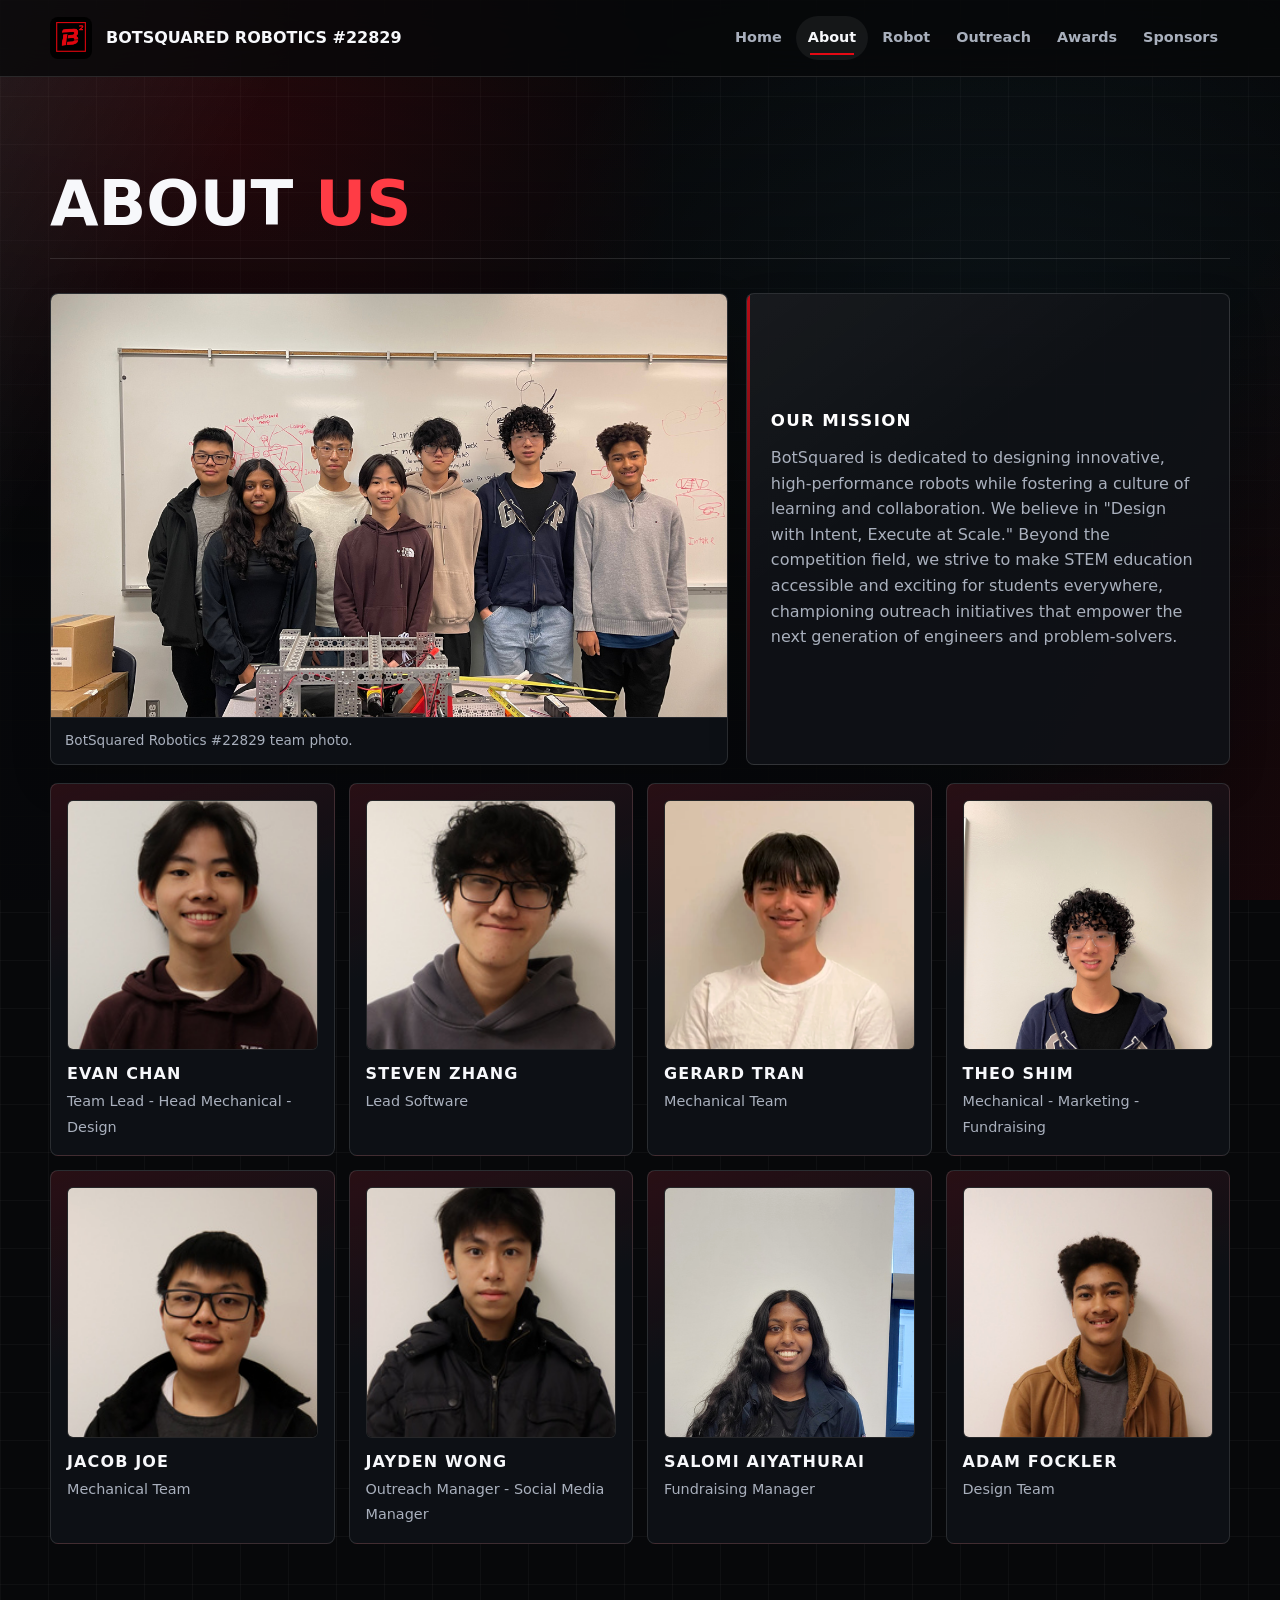
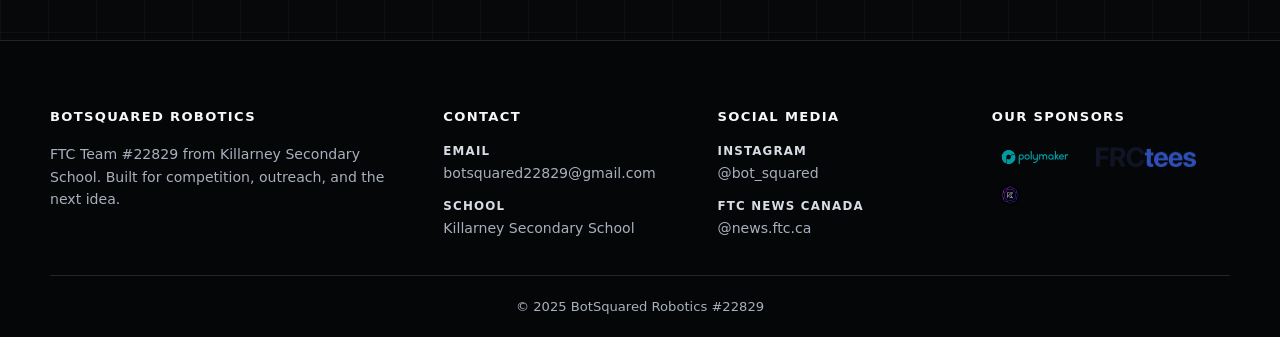
==== about.html @ c1d9e99d "Restructure site into multi-page layout with new content and assets - Convert single-page scroll sit" ====
<!DOCTYPE html>
<html lang="en">
<head>
  <meta charset="UTF-8" />
  <meta name="viewport" content="width=device-width, initial-scale=1.0" />
  <meta
    name="description"
    content="Learn about BotSquared Robotics #22829 — our team, culture, achievements, and the students behind the robot."
  />
  <title>About Us — BotSquared Robotics #22829</title>
  <link rel="icon" type="image/png" href="assets/favicon.png" />
  <link rel="stylesheet" href="style.css" />
  <script src="script.js" defer></script>
</head>
<body>
  <header class="site-header">
    <nav class="nav" aria-label="Primary navigation">
      <a class="brand" href="index.html" aria-label="BotSquared Robotics home">
        <span class="brand-mark plain">
          <img src="assets/botsquared-logo.png" alt="" />
        </span>
        <span class="brand-name">BotSquared Robotics #22829</span>
      </a>

      <div class="nav-links">
        <a href="index.html">Home</a>
        <a href="about.html">About</a>
        <a href="robot.html">Robot</a>
        <a href="outreach.html">Outreach</a>
        <a href="awards.html">Awards</a>
        <a href="sponsorship.html">Sponsors</a>
      </div>
    </nav>
  </header>

  <main>
    <section class="section">
      <div class="section-heading">
        <h2>About <span>Us</span></h2>
      </div>

      <div class="feature-split spaced-block">
        <figure class="media-frame reveal">
          <img src="assets/team-photo.jpg" alt="BotSquared Robotics team with their robot" />
          <figcaption>BotSquared Robotics #22829 team photo.</figcaption>
        </figure>

        <article class="card feature-copy reveal">
          <h3>Our Mission</h3>
          <p>
            BotSquared is dedicated to designing innovative, high-performance robots while 
            fostering a culture of learning and collaboration. We believe in "Design with Intent, 
            Execute at Scale." Beyond the competition field, we strive to make STEM education 
            accessible and exciting for students everywhere, championing outreach initiatives 
            that empower the next generation of engineers and problem-solvers.
          </p>
        </article>
      </div>

      <div class="team-grid" aria-label="Team members">
        <article class="member-card reveal">
          <img class="member-photo" src="assets/team-evan-chan.jpg" alt="Evan Chan" />
          <div>
            <strong>Evan Chan</strong>
            <span>Team Lead - Head Mechanical - Design</span>
          </div>
        </article>
        <article class="member-card reveal">
          <img class="member-photo" src="assets/team-steven-zhang.jpg" alt="Steven Zhang" />
          <div>
            <strong>Steven Zhang</strong>
            <span>Lead Software</span>
          </div>
        </article>
        <article class="member-card reveal">
          <img class="member-photo" src="assets/team-gerard-tran.png" alt="Gerard Tran" />
          <div>
            <strong>Gerard Tran</strong>
            <span>Mechanical Team</span>
          </div>
        </article>
        <article class="member-card reveal">
          <img class="member-photo" src="assets/team-theo-shim.jpg" alt="Theo Shim" />
          <div>
            <strong>Theo Shim</strong>
            <span>Mechanical - Marketing - Fundraising</span>
          </div>
        </article>
        <article class="member-card reveal">
          <img class="member-photo" src="assets/team-jacob-joe.jpg" alt="Jacob Joe" />
          <div>
            <strong>Jacob Joe</strong>
            <span>Mechanical Team</span>
          </div>
        </article>
        <article class="member-card reveal">
          <img class="member-photo" src="assets/team-jayden-wong.jpg" alt="Jayden Wong" />
          <div>
            <strong>Jayden Wong</strong>
            <span>Outreach Manager - Social Media Manager</span>
          </div>
        </article>
        <article class="member-card reveal">
          <img class="member-photo" src="assets/team-salomi-aiyathurai.jpg" alt="Salomi Aiyathurai" />
          <div>
            <strong>Salomi Aiyathurai</strong>
            <span>Fundraising Manager</span>
          </div>
        </article>
        <article class="member-card reveal">
          <img class="member-photo" src="assets/team-adam-fockler.jpg" alt="Adam Fockler" />
          <div>
            <strong>Adam Fockler</strong>
            <span>Design Team</span>
          </div>
        </article>
      </div>
    </section>

  </main>

  <footer class="site-footer">
    <div class="footer-grid">
      <div class="footer-col">
        <h4>BotSquared Robotics</h4>
        <p>FTC Team #22829 from Killarney Secondary School. Built for competition, outreach, and the next idea.</p>
      </div>
      <div class="footer-col">
        <h4>Contact</h4>
        <ul>
          <li>
            <strong>Email</strong>
            botsquared22829@gmail.com
          </li>
          <li>
            <strong>School</strong>
            Killarney Secondary School
          </li>
        </ul>
      </div>
      <div class="footer-col">
        <h4>Social Media</h4>
        <ul>
          <li>
            <strong>Instagram</strong>
            @bot_squared
          </li>
          <li>
            <strong>FTC News Canada</strong>
            @news.ftc.ca
          </li>
        </ul>
      </div>
      <div class="footer-col">
        <h4>Our Sponsors</h4>
        <div class="footer-sponsors">
          <img class="footer-sponsor-img" src="assets/sponsor-polymaker.png" alt="Polymaker" />
          <img class="footer-sponsor-img" src="assets/sponsor-frctees.png" alt="FRC Tees" />
          <img class="footer-sponsor-img" src="assets/sponsor-knotbot.png" alt="KnotBot" />
        </div>
      </div>
    </div>
    <div class="footer-bottom">
      <span>&copy; 2025 BotSquared Robotics #22829</span>
    </div>
  </footer>
</body>
</html>
---- style.css ----
:root {
  --bg: #07080a;
  --bg-soft: #0b0d10;
  --panel: rgba(16, 18, 23, 0.9);
  --panel-solid: #11141a;
  --panel-2: #171b22;
  --text: #f7f8fb;
  --muted: #a9b0bd;
  --soft: #d8dce5;
  --red: #e50914;
  --red-2: #ff3c45;
  --cyan: #57d7ff;
  --amber: #ffcb66;
  --line: rgba(255, 255, 255, 0.12);
  --line-strong: rgba(255, 255, 255, 0.2);
  --shadow: 0 28px 90px rgba(0, 0, 0, 0.42);
  --red-shadow: 0 28px 80px rgba(229, 9, 20, 0.18);
  --radius: 8px;
}

* {
  box-sizing: border-box;
}

html {
  scroll-behavior: smooth;
}

body {
  margin: 0;
  color: var(--text);
  font-family: Inter, ui-sans-serif, system-ui, -apple-system, BlinkMacSystemFont, "Segoe UI", sans-serif;
  line-height: 1.6;
  background:
    radial-gradient(circle at 18% 8%, rgba(229, 9, 20, 0.16), transparent 28rem),
    radial-gradient(circle at 78% 18%, rgba(87, 215, 255, 0.08), transparent 30rem),
    linear-gradient(rgba(255, 255, 255, 0.032) 1px, transparent 1px),
    linear-gradient(90deg, rgba(255, 255, 255, 0.032) 1px, transparent 1px),
    var(--bg);
  background-size: auto, auto, 48px 48px, 48px 48px, auto;
  overflow-x: hidden;
}

body::before {
  position: fixed;
  inset: 0;
  z-index: -1;
  pointer-events: none;
  content: "";
  background:
    linear-gradient(120deg, rgba(255, 255, 255, 0.08), transparent 18%, transparent 78%, rgba(229, 9, 20, 0.08)),
    linear-gradient(to bottom, transparent, rgba(7, 8, 10, 0.9) 72%);
}

a {
  color: inherit;
  text-decoration: none;
}

img {
  max-width: 100%;
}

h1,
h2,
h3,
p {
  margin-top: 0;
}

.site-header {
  position: sticky;
  top: 0;
  z-index: 20;
  border-bottom: 1px solid var(--line);
  background: rgba(7, 8, 10, 0.78);
  backdrop-filter: blur(18px);
}

.nav {
  width: min(1180px, calc(100% - 32px));
  min-height: 76px;
  margin: 0 auto;
  display: flex;
  align-items: center;
  justify-content: space-between;
  gap: 28px;
}

.brand {
  display: flex;
  align-items: center;
  gap: 14px;
  flex: 0 0 auto;
  font-weight: 850;
  line-height: 1.05;
  text-transform: uppercase;
}

.brand-mark {
  position: relative;
  flex: 0 0 42px;
  width: 42px;
  height: 42px;
  display: grid;
  place-items: center;
  border: 1px solid rgba(229, 9, 20, 0.7);
  border-radius: 8px;
  background: #050608;
  box-shadow: 0 0 34px rgba(229, 9, 20, 0.28);
  overflow: hidden;
}

.brand-mark::after {
  position: absolute;
  inset: -45%;
  content: "";
  background: linear-gradient(110deg, transparent 35%, rgba(255, 255, 255, 0.28), transparent 64%);
  transform: translateX(-72%);
  animation: brandSweep 5s ease-in-out infinite;
}

.brand-mark img {
  width: 100%;
  height: 100%;
  display: block;
  object-fit: contain;
}

.brand-mark.plain {
  border: none;
  background: transparent;
  box-shadow: none;
}

.brand-mark.plain::after {
  display: none;
}

.brand-name {
  display: block;
  max-width: 330px;
  letter-spacing: 0;
  white-space: nowrap;
}

.nav-links {
  display: flex;
  align-items: center;
  justify-content: flex-end;
  flex: 1 1 auto;
  gap: 2px;
  flex-wrap: wrap;
}

.nav-links a {
  position: relative;
  padding: 10px 12px;
  border-radius: 999px;
  color: var(--muted);
  font-size: 0.9rem;
  font-weight: 700;
  transition: color 180ms ease, background 180ms ease;
}

.nav-links a::after {
  position: absolute;
  left: 14px;
  right: 14px;
  bottom: 5px;
  height: 2px;
  content: "";
  background: var(--red);
  transform: scaleX(0);
  transform-origin: left;
  transition: transform 180ms ease;
}

.nav-links a:hover,
.nav-links a:focus-visible,
.nav-links a.is-active {
  color: var(--text);
  background: rgba(255, 255, 255, 0.06);
  outline: none;
}

.nav-links a:hover::after,
.nav-links a:focus-visible::after,
.nav-links a.is-active::after {
  transform: scaleX(1);
}

.section {
  width: min(1180px, calc(100% - 32px));
  margin: 0 auto;
  padding: 96px 0;
  scroll-margin-top: 92px;
}

.hero {
  position: relative;
  min-height: calc(100vh - 76px);
  display: grid;
  grid-template-columns: minmax(0, 1.02fr) minmax(330px, 0.98fr);
  align-items: center;
  gap: 58px;
  padding-top: 52px;
  padding-bottom: 72px;
}

.hero::after {
  position: absolute;
  left: 0;
  right: 0;
  bottom: 0;
  height: 1px;
  content: "";
  background: linear-gradient(90deg, transparent, rgba(255, 255, 255, 0.28), transparent);
}

.hero-content {
  animation: introRise 700ms ease both;
}

.eyebrow {
  width: fit-content;
  margin: 0 0 18px;
  padding: 7px 10px;
  border: 1px solid rgba(229, 9, 20, 0.48);
  border-radius: 999px;
  color: #ff6870;
  background: rgba(229, 9, 20, 0.09);
  font-size: 0.76rem;
  font-weight: 850;
  letter-spacing: 0.16em;
  text-transform: uppercase;
}

h1 {
  max-width: 680px;
  margin-bottom: 22px;
  font-size: clamp(2.7rem, 6.2vw, 5.8rem);
  font-weight: 900;
  line-height: 0.88;
  letter-spacing: 0;
  text-transform: uppercase;
}

h1 span,
h2 span {
  color: var(--red-2);
}

.hero-copy {
  max-width: 670px;
  margin-bottom: 0;
  color: var(--soft);
  font-size: clamp(1rem, 1.55vw, 1.2rem);
}

.hero-actions {
  display: flex;
  align-items: center;
  flex-wrap: wrap;
  gap: 14px;
  margin-top: 34px;
}

.button {
  min-height: 48px;
  display: inline-flex;
  align-items: center;
  justify-content: center;
  gap: 10px;
  padding: 0 20px;
  border: 1px solid rgba(255, 255, 255, 0.08);
  border-radius: 8px;
  background: linear-gradient(135deg, var(--red), #ff3540);
  box-shadow: 0 16px 34px rgba(229, 9, 20, 0.2);
  color: #fff;
  font-size: 0.82rem;
  font-weight: 850;
  letter-spacing: 0.08em;
  text-transform: uppercase;
  transition: transform 180ms ease, box-shadow 180ms ease, border-color 180ms ease, background 180ms ease;
}

.button:hover,
.button:focus-visible {
  transform: translateY(-2px);
  border-color: rgba(255, 255, 255, 0.24);
  box-shadow: 0 22px 46px rgba(229, 9, 20, 0.28);
  outline: none;
}

.button.secondary {
  background: rgba(255, 255, 255, 0.04);
  box-shadow: none;
  color: var(--text);
}

.button.secondary:hover,
.button.secondary:focus-visible {
  border-color: rgba(229, 9, 20, 0.58);
  background: rgba(229, 9, 20, 0.1);
}

.hero-metrics {
  display: flex;
  flex-wrap: wrap;
  gap: 10px;
  margin-top: 26px;
}

.hero-metrics span {
  display: inline-flex;
  align-items: baseline;
  gap: 8px;
  padding: 8px 10px;
  border: 1px solid var(--line);
  border-radius: 8px;
  background: rgba(255, 255, 255, 0.045);
  color: var(--muted);
  font-size: 0.86rem;
}

.hero-metrics strong {
  color: var(--text);
  font-size: 1.05rem;
}

.robot-visual {
  position: relative;
  min-height: 560px;
  border: 1px solid var(--line-strong);
  border-radius: 8px;
  background:
    linear-gradient(135deg, rgba(229, 9, 20, 0.12), transparent 36%),
    linear-gradient(160deg, transparent, rgba(87, 215, 255, 0.08)),
    #080a0d;
  box-shadow: var(--shadow), var(--red-shadow);
  overflow: hidden;
  isolation: isolate;
  animation: introRise 800ms 120ms ease both;
}

.robot-visual::before {
  position: absolute;
  inset: 18px;
  z-index: 0;
  content: "";
  border: 1px solid rgba(255, 255, 255, 0.08);
  background:
    linear-gradient(rgba(255, 255, 255, 0.04) 1px, transparent 1px),
    linear-gradient(90deg, rgba(255, 255, 255, 0.04) 1px, transparent 1px);
  background-size: 32px 32px;
  opacity: 0.55;
}

.hero-robot {
  position: absolute;
  left: 51%;
  bottom: 86px;
  z-index: 1;
  width: min(62%, 330px);
  max-height: 78%;
  object-fit: contain;
  filter: drop-shadow(0 26px 42px rgba(0, 0, 0, 0.72));
  transform: translateX(-50%);
  animation: robotFloat 5.5s ease-in-out infinite;
}

.hero-logo {
  position: absolute;
  right: 26px;
  top: 26px;
  z-index: 2;
  width: 82px;
  aspect-ratio: 1;
  object-fit: contain;
  border: 1px solid rgba(229, 9, 20, 0.42);
  border-radius: 8px;
  background: rgba(3, 4, 6, 0.78);
  box-shadow: 0 0 42px rgba(229, 9, 20, 0.22);
}

.scanline {
  position: absolute;
  left: 18px;
  right: 18px;
  top: 22%;
  z-index: 3;
  height: 2px;
  background: linear-gradient(90deg, transparent, rgba(87, 215, 255, 0.92), transparent);
  opacity: 0.7;
  animation: scan 4.8s ease-in-out infinite;
}

.tech-readout {
  position: absolute;
  z-index: 4;
  width: max-content;
  max-width: 210px;
  padding: 10px 12px;
  border: 1px solid rgba(255, 255, 255, 0.16);
  border-radius: 8px;
  background: rgba(8, 10, 13, 0.74);
  backdrop-filter: blur(10px);
  box-shadow: 0 20px 42px rgba(0, 0, 0, 0.24);
}

.tech-readout.top {
  left: 26px;
  top: 30px;
}

.tech-readout.side {
  right: 26px;
  top: 42%;
}

.tech-readout span {
  display: block;
  color: var(--muted);
  font-size: 0.72rem;
  font-weight: 800;
  letter-spacing: 0.12em;
  text-transform: uppercase;
}

.tech-readout strong {
  color: var(--text);
  font-size: 0.98rem;
}

.robot-label {
  position: absolute;
  left: 24px;
  right: 24px;
  bottom: 24px;
  z-index: 5;
  display: grid;
  grid-template-columns: 1fr auto;
  gap: 18px;
  align-items: end;
  padding-top: 18px;
  border-top: 1px solid rgba(255, 255, 255, 0.16);
  color: var(--muted);
  font-size: 0.82rem;
  letter-spacing: 0.09em;
  text-transform: uppercase;
}

.robot-label strong {
  display: block;
  color: var(--text);
  font-size: 1.08rem;
}

.section-heading {
  display: grid;
  grid-template-columns: minmax(0, 0.8fr) minmax(260px, 0.7fr);
  gap: 36px;
  align-items: end;
  margin-bottom: 34px;
  padding-bottom: 24px;
  border-bottom: 1px solid var(--line);
}

h2 {
  margin-bottom: 0;
  font-size: clamp(2.1rem, 4.9vw, 4.2rem);
  font-weight: 900;
  line-height: 0.98;
  letter-spacing: 0;
  text-transform: uppercase;
}

.section-heading p {
  margin-bottom: 0;
  color: var(--muted);
}

.grid {
  display: grid;
  gap: 18px;
}

.grid.three {
  grid-template-columns: repeat(3, minmax(0, 1fr));
}

.grid.two {
  grid-template-columns: repeat(2, minmax(0, 1fr));
}

.spaced-block {
  margin-top: 18px;
}

.feature-split {
  display: grid;
  grid-template-columns: minmax(0, 1.05fr) minmax(280px, 0.75fr);
  gap: 18px;
  align-items: stretch;
}

.card,
.member-card,
.timeline-item,
.sponsor-logo,
.media-frame,
.media-card {
  transition: transform 220ms ease, border-color 220ms ease, background 220ms ease, box-shadow 220ms ease;
}

.card {
  position: relative;
  min-height: 100%;
  padding: 24px;
  border: 1px solid var(--line);
  border-radius: var(--radius);
  background:
    linear-gradient(145deg, rgba(255, 255, 255, 0.04), transparent 38%),
    var(--panel);
  box-shadow: 0 16px 40px rgba(0, 0, 0, 0.14);
  overflow: hidden;
}

.card::before {
  position: absolute;
  left: 0;
  top: 0;
  width: 3px;
  height: 100%;
  content: "";
  background: linear-gradient(var(--red), transparent);
  opacity: 0.78;
}

.card:hover,
.member-card:hover,
.media-frame:hover,
.media-card:hover,
.sponsor-logo:hover {
  transform: translateY(-4px);
  border-color: rgba(255, 255, 255, 0.24);
  box-shadow: 0 24px 54px rgba(0, 0, 0, 0.24);
}

.card h3 {
  margin-bottom: 10px;
  color: #fff;
  font-size: 1.04rem;
  font-weight: 850;
  letter-spacing: 0.08em;
  text-transform: uppercase;
}

.card p {
  margin-bottom: 0;
  color: var(--muted);
}

.feature-copy {
  display: grid;
  align-content: center;
}

.stat-strip {
  display: grid;
  grid-template-columns: repeat(4, minmax(0, 1fr));
  gap: 1px;
  margin-top: 18px;
  border: 1px solid var(--line);
  border-radius: 8px;
  background: var(--line);
  overflow: hidden;
}

.stat {
  padding: 24px;
  background: rgba(9, 11, 14, 0.96);
}

.stat strong {
  display: block;
  color: var(--red-2);
  font-size: clamp(1.55rem, 3.6vw, 2.5rem);
  line-height: 1;
}

.stat span {
  color: var(--muted);
  font-size: 0.8rem;
  font-weight: 800;
  letter-spacing: 0.1em;
  text-transform: uppercase;
}

.spec-list {
  display: grid;
  gap: 8px;
  margin: 0;
  padding: 0;
  list-style: none;
}

.spec-list li {
  display: flex;
  justify-content: space-between;
  gap: 16px;
  padding: 13px 0;
  border-bottom: 1px solid rgba(255, 255, 255, 0.1);
  color: var(--muted);
}

.spec-list strong {
  color: var(--text);
  text-align: right;
}

.media-frame,
.media-card {
  margin: 0;
  border: 1px solid var(--line);
  border-radius: var(--radius);
  background: #0d1015;
  box-shadow: 0 16px 40px rgba(0, 0, 0, 0.16);
  overflow: hidden;
}

.media-frame img,
.media-card img {
  width: 100%;
  display: block;
  transition: transform 500ms ease, filter 500ms ease;
}

.media-frame:hover img,
.media-card:hover img {
  transform: scale(1.025);
  filter: saturate(1.08) contrast(1.04);
}

.media-frame img {
  aspect-ratio: 16 / 10;
  object-fit: cover;
}

.robot-photo {
  display: grid;
}

.robot-photo img {
  aspect-ratio: 4 / 5;
  min-height: 420px;
  padding: 16px;
  background:
    linear-gradient(rgba(255, 255, 255, 0.035) 1px, transparent 1px),
    linear-gradient(90deg, rgba(255, 255, 255, 0.035) 1px, transparent 1px),
    #050608;
  background-size: 28px 28px;
  object-fit: contain;
}

.media-frame figcaption,
.media-card figcaption {
  padding: 12px 14px;
  border-top: 1px solid rgba(255, 255, 255, 0.1);
  color: var(--muted);
  font-size: 0.85rem;
}

.media-grid {
  display: grid;
  grid-template-columns: repeat(3, minmax(0, 1fr));
  gap: 18px;
}

.media-card img {
  aspect-ratio: 4 / 3;
  background: #050608;
  object-fit: cover;
}

.outreach-gallery {
  margin-bottom: 18px;
}

.team-grid {
  display: grid;
  grid-template-columns: repeat(4, minmax(0, 1fr));
  gap: 14px;
  margin-top: 18px;
}

.member-card {
  min-height: 100%;
  display: grid;
  grid-template-rows: auto 1fr;
  gap: 14px;
  padding: 16px;
  border: 1px solid var(--line);
  border-radius: var(--radius);
  background:
    linear-gradient(160deg, rgba(229, 9, 20, 0.13), transparent 42%),
    #0d1015;
}

.member-photo {
  width: 100%;
  aspect-ratio: 1;
  display: block;
  border: 1px solid rgba(255, 255, 255, 0.14);
  border-radius: 6px;
  background: #050608;
  object-fit: cover;
  object-position: center 28%;
  filter: saturate(0.98) contrast(1.04);
}

.member-card strong {
  display: block;
  margin-bottom: 4px;
  color: var(--text);
  font-weight: 850;
  letter-spacing: 0.07em;
  line-height: 1.25;
  text-transform: uppercase;
}

.member-card span {
  color: var(--muted);
  font-size: 0.9rem;
}

.timeline {
  position: relative;
  display: grid;
  gap: 16px;
}

.timeline::before {
  position: absolute;
  left: 11px;
  top: 10px;
  bottom: 10px;
  width: 1px;
  content: "";
  background: linear-gradient(var(--red), rgba(255, 255, 255, 0.08));
}

.timeline-item {
  position: relative;
  display: grid;
  grid-template-columns: 120px 1fr;
  gap: 22px;
  padding: 20px 20px 20px 34px;
  border: 1px solid var(--line);
  border-radius: var(--radius);
  background: rgba(16, 18, 23, 0.9);
}

.timeline-item::before {
  position: absolute;
  left: 6px;
  top: 26px;
  width: 11px;
  height: 11px;
  border: 2px solid var(--bg);
  border-radius: 999px;
  content: "";
  background: var(--red-2);
  box-shadow: 0 0 0 4px rgba(229, 9, 20, 0.18);
}

.timeline-item time {
  color: #ff6870;
  font-size: 0.8rem;
  font-weight: 850;
  letter-spacing: 0.09em;
  text-transform: uppercase;
}

.timeline-item h3 {
  margin-bottom: 6px;
}

.timeline-item p {
  margin-bottom: 0;
  color: var(--muted);
}

.sponsor-grid {
  display: grid;
  grid-template-columns: repeat(4, minmax(0, 1fr));
  gap: 14px;
}

.sponsor-logo {
  min-height: 108px;
  display: grid;
  place-items: center;
  padding: 18px;
  border: 1px solid var(--line);
  border-radius: var(--radius);
  background:
    linear-gradient(145deg, rgba(255, 255, 255, 0.04), transparent 48%),
    #0d1015;
  color: var(--soft);
  font-weight: 850;
  letter-spacing: 0.07em;
  text-align: center;
  text-transform: uppercase;
}

.contact-panel {
  display: grid;
  grid-template-columns: minmax(0, 0.85fr) minmax(280px, 0.55fr);
  gap: 18px;
  align-items: stretch;
}

.contact-list {
  display: grid;
  gap: 12px;
  margin: 0;
  padding: 0;
  list-style: none;
}

.contact-list a,
.contact-list span {
  display: block;
  padding: 14px 0;
  border-bottom: 1px solid rgba(255, 255, 255, 0.1);
  color: var(--muted);
}

.contact-list strong {
  display: block;
  color: var(--text);
  font-size: 0.8rem;
  font-weight: 850;
  letter-spacing: 0.12em;
  text-transform: uppercase;
}


/* ---- Robot Gallery (clean minimal) ---- */

.robot-gallery {
  display: grid;
  grid-template-columns: repeat(3, minmax(0, 1fr));
  gap: 24px;
}

.robot-gallery-item {
  display: flex;
  flex-direction: column;
  align-items: center;
  text-align: center;
  padding: 24px;
  border: 1px solid var(--line);
  border-radius: var(--radius);
  background: #050608;
  transition: transform 220ms ease, border-color 220ms ease, box-shadow 220ms ease;
}

.robot-gallery-item:hover {
  transform: translateY(-4px);
  border-color: rgba(229, 9, 20, 0.35);
  box-shadow: 0 16px 40px rgba(0, 0, 0, 0.3);
}

.robot-gallery-img {
  margin: 0;
  width: 100%;
  max-width: 260px;
  border-radius: 6px;
  overflow: hidden;
  border: 1px solid var(--line);
}

.robot-gallery-img img {
  width: 100%;
  aspect-ratio: 3 / 4;
  object-fit: cover;
  display: block;
}

.robot-gallery-item h3 {
  margin: 18px 0 0;
  color: var(--text);
  font-size: 0.88rem;
  font-weight: 850;
  letter-spacing: 0.08em;
  text-transform: uppercase;
}

/* ---- Hero Team Photo Override ---- */

.hero-team-photo {
  width: min(80%, 380px);
  max-height: 85%;
  left: 50%;
  bottom: 90px;
  object-fit: cover;
  border-radius: 6px;
  filter: drop-shadow(0 26px 42px rgba(0, 0, 0, 0.72));
}

/* ---- Sponsor Showcase Hero ---- */

.sponsor-hero {
  position: relative;
  padding: 100px 0 60px;
  background:
    radial-gradient(ellipse 60% 50% at 50% 0%, rgba(229, 9, 20, 0.08) 0%, transparent 70%),
    #050608;
  overflow: hidden;
}

.sponsor-hero::before {
  content: "";
  position: absolute;
  inset: 0;
  background:
    repeating-linear-gradient(
      0deg,
      transparent,
      transparent 1px,
      rgba(255, 255, 255, 0.012) 1px,
      rgba(255, 255, 255, 0.012) 2px
    );
  pointer-events: none;
}

.sponsor-hero-inner {
  width: min(1180px, calc(100% - 32px));
  margin: 0 auto;
  position: relative;
  z-index: 1;
}

.sponsor-hero-heading {
  display: grid;
  grid-template-columns: auto 1fr;
  align-items: end;
  gap: 32px;
  margin-bottom: 48px;
}

.sponsor-hero-heading h1 {
  margin: 0;
  font-size: clamp(2.4rem, 6vw, 4rem);
  font-weight: 950;
  letter-spacing: -0.03em;
  text-transform: uppercase;
  color: var(--text);
  line-height: 1.05;
}

.sponsor-hero-heading h1 span {
  color: var(--red);
}

.sponsor-hero-heading p {
  max-width: 480px;
  margin: 0 0 6px 0;
  margin-left: auto;
  color: var(--muted);
  font-size: 0.95rem;
  line-height: 1.7;
  text-align: right;
}

.sponsor-showcase {
  display: flex;
  justify-content: center;
  gap: 24px;
  flex-wrap: wrap;
}

.sponsor-card-lg {
  display: flex;
  flex-direction: column;
  align-items: center;
  justify-content: center;
  gap: 18px;
  width: 240px;
  height: 200px;
  padding: 28px 24px;
  border: 1px solid rgba(255, 255, 255, 0.08);
  border-radius: 16px;
  background:
    linear-gradient(160deg, rgba(255, 255, 255, 0.04) 0%, transparent 50%),
    rgba(255, 255, 255, 0.02);
  backdrop-filter: blur(8px);
  text-decoration: none;
  transition: transform 280ms ease, border-color 280ms ease, box-shadow 280ms ease;
}

.sponsor-card-lg:hover {
  transform: translateY(-6px) scale(1.02);
  border-color: rgba(229, 9, 20, 0.35);
  box-shadow:
    0 0 40px rgba(229, 9, 20, 0.1),
    0 24px 48px rgba(0, 0, 0, 0.4);
}

.sponsor-card-lg img {
  max-height: 72px;
  max-width: 160px;
  width: auto;
  height: auto;
  object-fit: contain;
  filter: brightness(1.1);
  transition: filter 280ms ease;
}

.sponsor-card-lg:hover img {
  filter: brightness(1.3);
}

.sponsor-card-name {
  color: var(--soft);
  font-size: 0.82rem;
  font-weight: 800;
  letter-spacing: 0.12em;
  text-transform: uppercase;
}

/* ---- Expanded Footer ---- */

.site-footer {
  border-top: 1px solid var(--line);
  padding: 48px 0 0;
  background: #050608;
  color: var(--muted);
}

.footer-grid {
  width: min(1180px, calc(100% - 32px));
  margin: 0 auto;
  display: grid;
  grid-template-columns: 1.5fr 1fr 1fr 1fr;
  gap: 36px;
}

.footer-col h4 {
  color: var(--text);
  font-size: 0.82rem;
  font-weight: 850;
  letter-spacing: 0.1em;
  text-transform: uppercase;
  margin-bottom: 16px;
}

.footer-col p {
  color: var(--muted);
  font-size: 0.88rem;
  margin-bottom: 0;
  line-height: 1.6;
}

.footer-col ul {
  list-style: none;
  margin: 0;
  padding: 0;
  display: grid;
  gap: 14px;
}

.footer-col li {
  color: var(--muted);
  font-size: 0.88rem;
  line-height: 1.5;
}

.footer-col li strong {
  display: block;
  color: var(--soft);
  font-size: 0.74rem;
  font-weight: 800;
  letter-spacing: 0.1em;
  text-transform: uppercase;
  margin-bottom: 2px;
}

.footer-sponsors {
  display: flex;
  flex-wrap: wrap;
  gap: 10px;
}

.footer-sponsor-logo {
  padding: 8px 14px;
  border: 1px solid var(--line);
  border-radius: var(--radius);
  background: rgba(255, 255, 255, 0.04);
  color: var(--soft);
  font-size: 0.82rem;
  font-weight: 700;
  transition: border-color 180ms ease, background 180ms ease;
}

.footer-sponsor-logo:hover {
  border-color: rgba(229, 9, 20, 0.4);
  background: rgba(229, 9, 20, 0.06);
}

.footer-sponsor-img {
  height: 28px;
  width: auto;
  object-fit: contain;
  border-radius: 4px;
  padding: 4px 8px;
  background: transparent;
  border: none;
  transition: transform 180ms ease, opacity 180ms ease;
  opacity: 0.8;
}

.footer-sponsor-img:hover {
  transform: scale(1.05);
  opacity: 1;
}

.footer-bottom {
  width: min(1180px, calc(100% - 32px));
  margin: 36px auto 0;
  padding: 20px 0;
  border-top: 1px solid var(--line);
  font-size: 0.82rem;
  color: var(--muted);
  text-align: center;
}

/* ---- Award Cards ---- */

.award-grid {
  display: grid;
  grid-template-columns: repeat(auto-fill, minmax(260px, 1fr));
  gap: 14px;
}

.award-card {
  display: flex;
  align-items: center;
  gap: 16px;
  padding: 20px 22px;
  border: 1px solid var(--line);
  border-radius: var(--radius);
  background:
    linear-gradient(145deg, rgba(255, 203, 102, 0.05), transparent 40%),
    var(--panel);
  box-shadow: 0 8px 24px rgba(0, 0, 0, 0.1);
  transition: transform 220ms ease, border-color 220ms ease, box-shadow 220ms ease;
}

.award-card:hover {
  transform: translateY(-4px);
  border-color: rgba(255, 203, 102, 0.3);
  box-shadow: 0 16px 40px rgba(0, 0, 0, 0.2), 0 0 30px rgba(255, 203, 102, 0.08);
}

.award-icon {
  flex: 0 0 auto;
  font-size: 1.8rem;
  line-height: 1;
}

.award-card strong {
  display: block;
  color: var(--text);
  font-size: 0.9rem;
  font-weight: 850;
  letter-spacing: 0.05em;
  text-transform: uppercase;
  margin-bottom: 4px;
}

.award-card span {
  color: var(--muted);
  font-size: 0.82rem;
}

/* ---- Robot Showcase ---- */

.robot-showcase {
  display: grid;
  gap: 48px;
}

.robot-entry {
  display: grid;
  grid-template-columns: minmax(0, 1.1fr) minmax(280px, 0.9fr);
  gap: 24px;
  align-items: start;
}

.robot-entry.reverse {
  grid-template-columns: minmax(280px, 0.9fr) minmax(0, 1.1fr);
}

.robot-entry.reverse .robot-entry-img {
  order: 2;
}

.robot-entry.reverse .robot-entry-info {
  order: 1;
}

.robot-entry-img {
  overflow: hidden;
}

.robot-entry-img img {
  aspect-ratio: 4 / 3;
  object-fit: cover;
  object-position: center;
}

.robot-entry-info {
  display: flex;
  flex-direction: column;
}

.robot-entry-info::before {
  display: none;
}

.robot-entry-badge {
  display: inline-block;
  width: fit-content;
  padding: 5px 14px;
  margin-bottom: 14px;
  border: 1px solid rgba(229, 9, 20, 0.48);
  border-radius: 999px;
  color: #ff6870;
  background: rgba(229, 9, 20, 0.09);
  font-size: 0.72rem;
  font-weight: 850;
  letter-spacing: 0.14em;
  text-transform: uppercase;
}

/* ---- Outreach Blocks ---- */

.outreach-block {
  margin-bottom: 48px;
}

.outreach-block:last-child {
  margin-bottom: 0;
}

.outreach-block-header {
  margin-bottom: 24px;
  padding-bottom: 16px;
  border-bottom: 1px solid var(--line);
}

.outreach-tag {
  display: inline-block;
  padding: 5px 14px;
  margin-bottom: 10px;
  border: 1px solid rgba(87, 215, 255, 0.4);
  border-radius: 999px;
  color: var(--cyan);
  background: rgba(87, 215, 255, 0.08);
  font-size: 0.72rem;
  font-weight: 850;
  letter-spacing: 0.14em;
  text-transform: uppercase;
}

.outreach-block-header h3 {
  margin-bottom: 0;
  color: var(--text);
  font-size: clamp(1.3rem, 2.5vw, 1.8rem);
  font-weight: 900;
  letter-spacing: 0;
  text-transform: uppercase;
}

/* ---- Sponsor CTA ---- */

.sponsor-cta {
  max-width: 720px;
  margin-left: auto;
  margin-right: auto;
}

.tier-grid {
  align-items: stretch;
}

.tier-card {
  display: flex;
  flex-direction: column;
  align-items: center;
  text-align: center;
  padding: 36px 28px 32px;
  cursor: default;
}

.tier-card::before {
  display: none;
}

.tier-badge {
  display: inline-block;
  padding: 6px 18px;
  border-radius: 999px;
  font-size: 0.76rem;
  font-weight: 850;
  letter-spacing: 0.14em;
  text-transform: uppercase;
  margin-bottom: 18px;
}

.tier-bronze .tier-badge {
  border: 1px solid rgba(205, 127, 50, 0.5);
  color: #e8a44a;
  background: rgba(205, 127, 50, 0.1);
}

.tier-silver .tier-badge {
  border: 1px solid rgba(192, 197, 206, 0.5);
  color: #d0d5de;
  background: rgba(192, 197, 206, 0.1);
}

.tier-gold .tier-badge {
  border: 1px solid rgba(255, 200, 55, 0.5);
  color: #ffd557;
  background: rgba(255, 200, 55, 0.1);
}

.tier-price {
  font-size: clamp(2.2rem, 4vw, 3rem);
  font-weight: 900;
  line-height: 1;
  color: var(--text);
  margin-bottom: 24px;
  letter-spacing: -0.02em;
}

.tier-price span {
  font-size: 0.5em;
  color: var(--muted);
  font-weight: 700;
  vertical-align: super;
}

.tier-perks {
  list-style: none;
  margin: 0;
  padding: 0;
  width: 100%;
  border-top: 1px solid rgba(255, 255, 255, 0.08);
}

.tier-perks li {
  padding: 13px 0;
  border-bottom: 1px solid rgba(255, 255, 255, 0.08);
  color: var(--muted);
  font-size: 0.92rem;
  line-height: 1.5;
}

/* Tier-specific left accent bars */
.tier-bronze {
  border-top: 2px solid rgba(205, 127, 50, 0.6);
}

.tier-silver {
  border-top: 2px solid rgba(192, 197, 206, 0.6);
}

.tier-gold {
  border-top: 2px solid rgba(255, 200, 55, 0.6);
}

/* Hover effects: lift + tier-colored outer glow */
.tier-card:hover {
  transform: translateY(-8px);
  border-color: rgba(255, 255, 255, 0.2);
}

.tier-bronze:hover {
  border-color: rgba(205, 127, 50, 0.45);
  border-top-color: rgba(205, 127, 50, 0.8);
  box-shadow:
    0 0 28px rgba(205, 127, 50, 0.2),
    0 0 68px rgba(205, 127, 50, 0.1),
    0 24px 54px rgba(0, 0, 0, 0.3);
}

.tier-silver:hover {
  border-color: rgba(192, 197, 206, 0.45);
  border-top-color: rgba(192, 197, 206, 0.8);
  box-shadow:
    0 0 28px rgba(192, 197, 206, 0.22),
    0 0 68px rgba(192, 197, 206, 0.1),
    0 24px 54px rgba(0, 0, 0, 0.3);
}

.tier-gold:hover {
  border-color: rgba(255, 200, 55, 0.45);
  border-top-color: rgba(255, 200, 55, 0.8);
  box-shadow:
    0 0 28px rgba(255, 200, 55, 0.25),
    0 0 68px rgba(255, 200, 55, 0.12),
    0 24px 54px rgba(0, 0, 0, 0.3);
}

.reveal {
  opacity: 0;
  transform: translateY(18px);
}

.reveal.is-visible {
  opacity: 1;
  transform: translateY(0);
  transition: opacity 520ms ease, transform 520ms ease, border-color 220ms ease, box-shadow 220ms ease;
}

@keyframes introRise {
  from {
    opacity: 0;
    transform: translateY(18px);
  }

  to {
    opacity: 1;
    transform: translateY(0);
  }
}

@keyframes robotFloat {
  0%,
  100% {
    transform: translateX(-50%) translateY(0);
  }

  50% {
    transform: translateX(-50%) translateY(-12px);
  }
}

@keyframes scan {
  0%,
  100% {
    top: 18%;
    opacity: 0.2;
  }

  45%,
  60% {
    opacity: 0.78;
  }

  50% {
    top: 70%;
  }
}

@keyframes brandSweep {
  0%,
  55%,
  100% {
    transform: translateX(-72%);
  }

  72% {
    transform: translateX(72%);
  }
}

@media (prefers-reduced-motion: reduce) {
  *,
  *::before,
  *::after {
    scroll-behavior: auto !important;
    animation-duration: 1ms !important;
    animation-iteration-count: 1 !important;
    transition-duration: 1ms !important;
  }

  .reveal {
    opacity: 1;
    transform: none;
  }
}

@media (max-width: 1100px) {
  .nav {
    min-height: auto;
    padding: 14px 0;
    align-items: flex-start;
    flex-direction: column;
    gap: 12px;
  }

  .nav-links {
    justify-content: flex-start;
  }

  .hero {
    min-height: auto;
    grid-template-columns: 1fr;
    padding-top: 64px;
  }

  .robot-visual {
    min-height: 470px;
  }

  .section-heading,
  .feature-split,
  .contact-panel {
    grid-template-columns: 1fr;
  }

  .grid.three,
  .grid.two,
  .media-grid,
  .sponsor-grid {
    grid-template-columns: 1fr;
  }

  .team-grid,
  .stat-strip {
    grid-template-columns: repeat(2, minmax(0, 1fr));
  }

  .footer-grid {
    grid-template-columns: 1fr 1fr;
    gap: 28px;
  }

  .robot-entry,
  .robot-entry.reverse {
    grid-template-columns: 1fr;
  }

  .robot-entry.reverse .robot-entry-img,
  .robot-entry.reverse .robot-entry-info {
    order: unset;
  }

  .robot-gallery {
    grid-template-columns: 1fr;
    max-width: 360px;
    margin: 0 auto;
  }

  .footer-sponsors {
    flex-direction: column;
    align-items: flex-start;
  }

  .sponsor-hero {
    padding: 80px 0 40px;
  }

  .sponsor-hero-heading {
    grid-template-columns: 1fr;
    gap: 16px;
  }

  .sponsor-hero-heading p {
    text-align: left;
    margin-left: 0;
  }
  .sponsor-card-lg {
    width: 100%;
    max-width: 280px;
    height: auto;
    padding: 24px 20px;
  }
}

@media (max-width: 620px) {
  .section {
    width: min(100% - 24px, 1180px);
    padding: 70px 0;
  }

  .brand {
    align-items: flex-start;
  }

  .brand-name {
    white-space: normal;
  }

  .nav-links {
    gap: 0;
  }

  .nav-links a {
    padding: 8px 9px;
    font-size: 0.84rem;
  }

  h1 {
    font-size: clamp(2.3rem, 13vw, 3.7rem);
  }

  .hero-copy {
    font-size: 1rem;
  }

  .hero-metrics,
  .hero-actions {
    align-items: stretch;
    flex-direction: column;
  }

  .button,
  .hero-metrics span {
    width: 100%;
  }

  .robot-visual {
    min-height: 410px;
  }

  .hero-robot {
    width: min(76%, 300px);
    bottom: 88px;
  }

  .hero-logo {
    width: 64px;
  }

  .tech-readout.side {
    right: 18px;
    top: 35%;
  }

  .tech-readout.top {
    left: 18px;
  }

  .robot-label,
  .timeline-item {
    grid-template-columns: 1fr;
  }

  .team-grid,
  .stat-strip {
    grid-template-columns: 1fr;
  }

  .spec-list li {
    align-items: flex-start;
    flex-direction: column;
    gap: 4px;
  }

  .spec-list strong {
    text-align: left;
  }

  .footer-grid {
    grid-template-columns: 1fr;
    gap: 32px;
  }
}
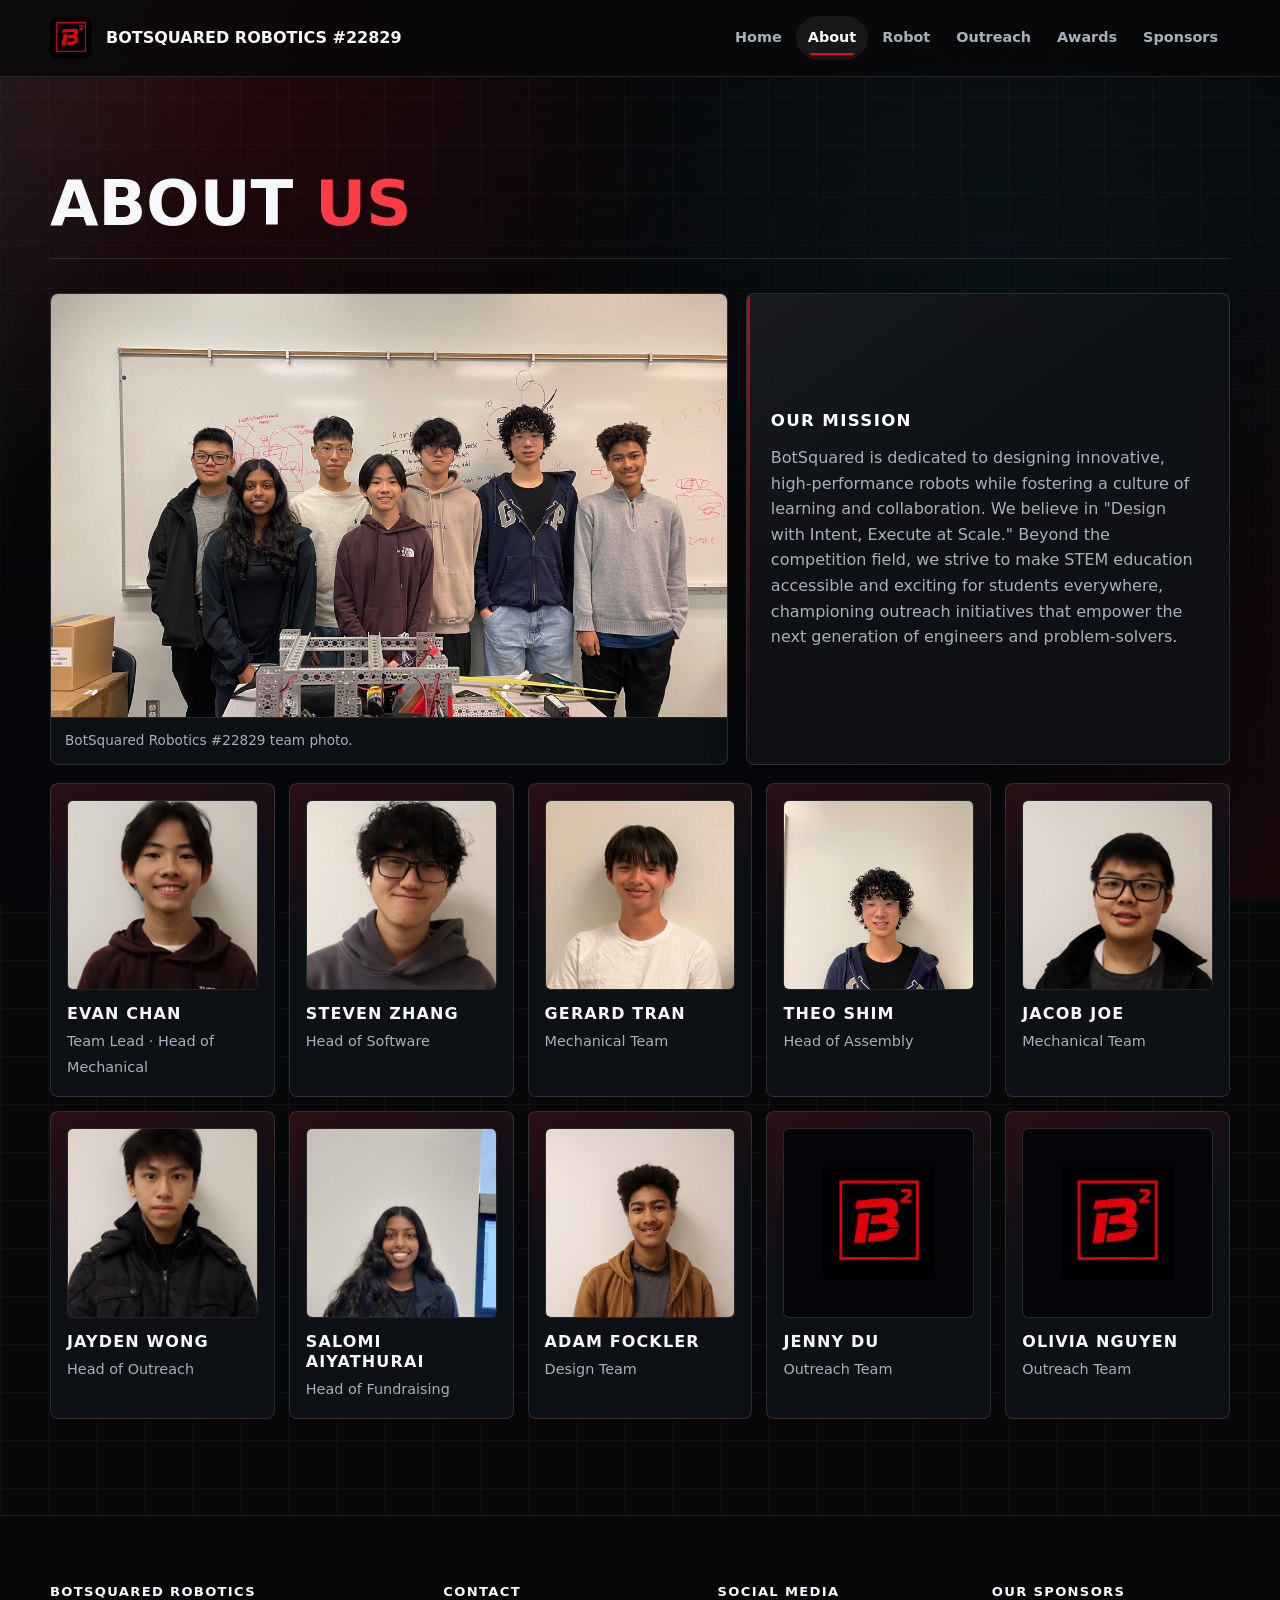
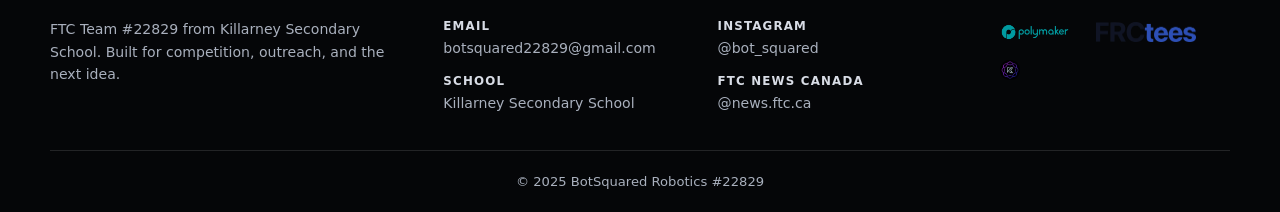
==== commit ca12241f: "Update team roster: new titles, add Jenny Du and Olivia Nguyen - Evan Chan: Team Lead · Head of Mech" ====
--- a/about.html
+++ b/about.html
@@ -62,14 +62,14 @@
           <img class="member-photo" src="assets/team-evan-chan.jpg" alt="Evan Chan" />
           <div>
             <strong>Evan Chan</strong>
-            <span>Team Lead - Head Mechanical - Design</span>
+            <span>Team Lead · Head of Mechanical</span>
           </div>
         </article>
         <article class="member-card reveal">
           <img class="member-photo" src="assets/team-steven-zhang.jpg" alt="Steven Zhang" />
           <div>
             <strong>Steven Zhang</strong>
-            <span>Lead Software</span>
+            <span>Head of Software</span>
           </div>
         </article>
         <article class="member-card reveal">
@@ -83,7 +83,7 @@
           <img class="member-photo" src="assets/team-theo-shim.jpg" alt="Theo Shim" />
           <div>
             <strong>Theo Shim</strong>
-            <span>Mechanical - Marketing - Fundraising</span>
+            <span>Head of Assembly</span>
           </div>
         </article>
         <article class="member-card reveal">
@@ -97,14 +97,14 @@
           <img class="member-photo" src="assets/team-jayden-wong.jpg" alt="Jayden Wong" />
           <div>
             <strong>Jayden Wong</strong>
-            <span>Outreach Manager - Social Media Manager</span>
+            <span>Head of Outreach</span>
           </div>
         </article>
         <article class="member-card reveal">
           <img class="member-photo" src="assets/team-salomi-aiyathurai.jpg" alt="Salomi Aiyathurai" />
           <div>
             <strong>Salomi Aiyathurai</strong>
-            <span>Fundraising Manager</span>
+            <span>Head of Fundraising</span>
           </div>
         </article>
         <article class="member-card reveal">
@@ -112,6 +112,20 @@
           <div>
             <strong>Adam Fockler</strong>
             <span>Design Team</span>
+          </div>
+        </article>
+        <article class="member-card reveal">
+          <img class="member-photo placeholder-photo" src="assets/botsquared-logo.png" alt="Jenny Du" />
+          <div>
+            <strong>Jenny Du</strong>
+            <span>Outreach Team</span>
+          </div>
+        </article>
+        <article class="member-card reveal">
+          <img class="member-photo placeholder-photo" src="assets/botsquared-logo.png" alt="Olivia Nguyen" />
+          <div>
+            <strong>Olivia Nguyen</strong>
+            <span>Outreach Team</span>
           </div>
         </article>
       </div>
--- a/style.css
+++ b/style.css
@@ -690,7 +690,7 @@
 
 .team-grid {
   display: grid;
-  grid-template-columns: repeat(4, minmax(0, 1fr));
+  grid-template-columns: repeat(5, minmax(0, 1fr));
   gap: 14px;
   margin-top: 18px;
 }
@@ -718,6 +718,13 @@
   object-fit: cover;
   object-position: center 28%;
   filter: saturate(0.98) contrast(1.04);
+}
+
+.member-photo.placeholder-photo {
+  object-fit: contain;
+  object-position: center;
+  padding: 20%;
+  background: #0a0b0e;
 }
 
 .member-card strong {
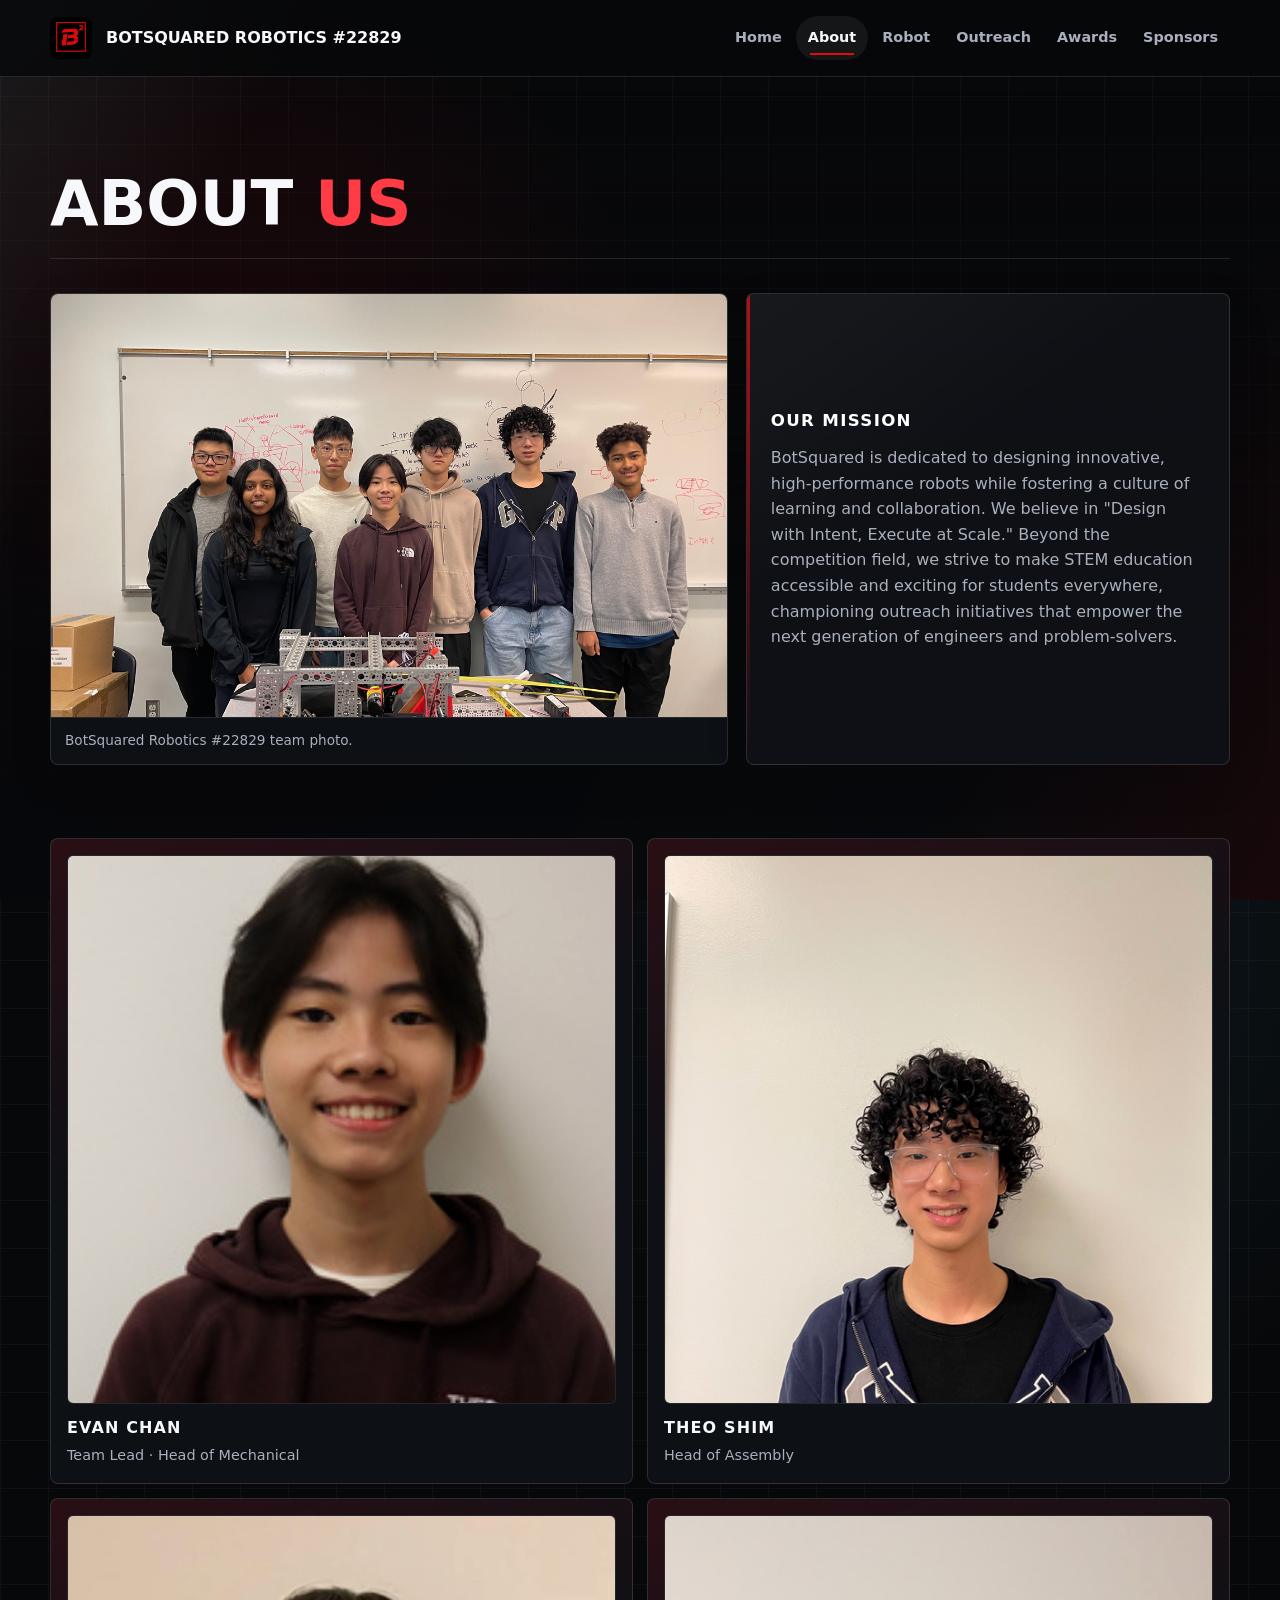
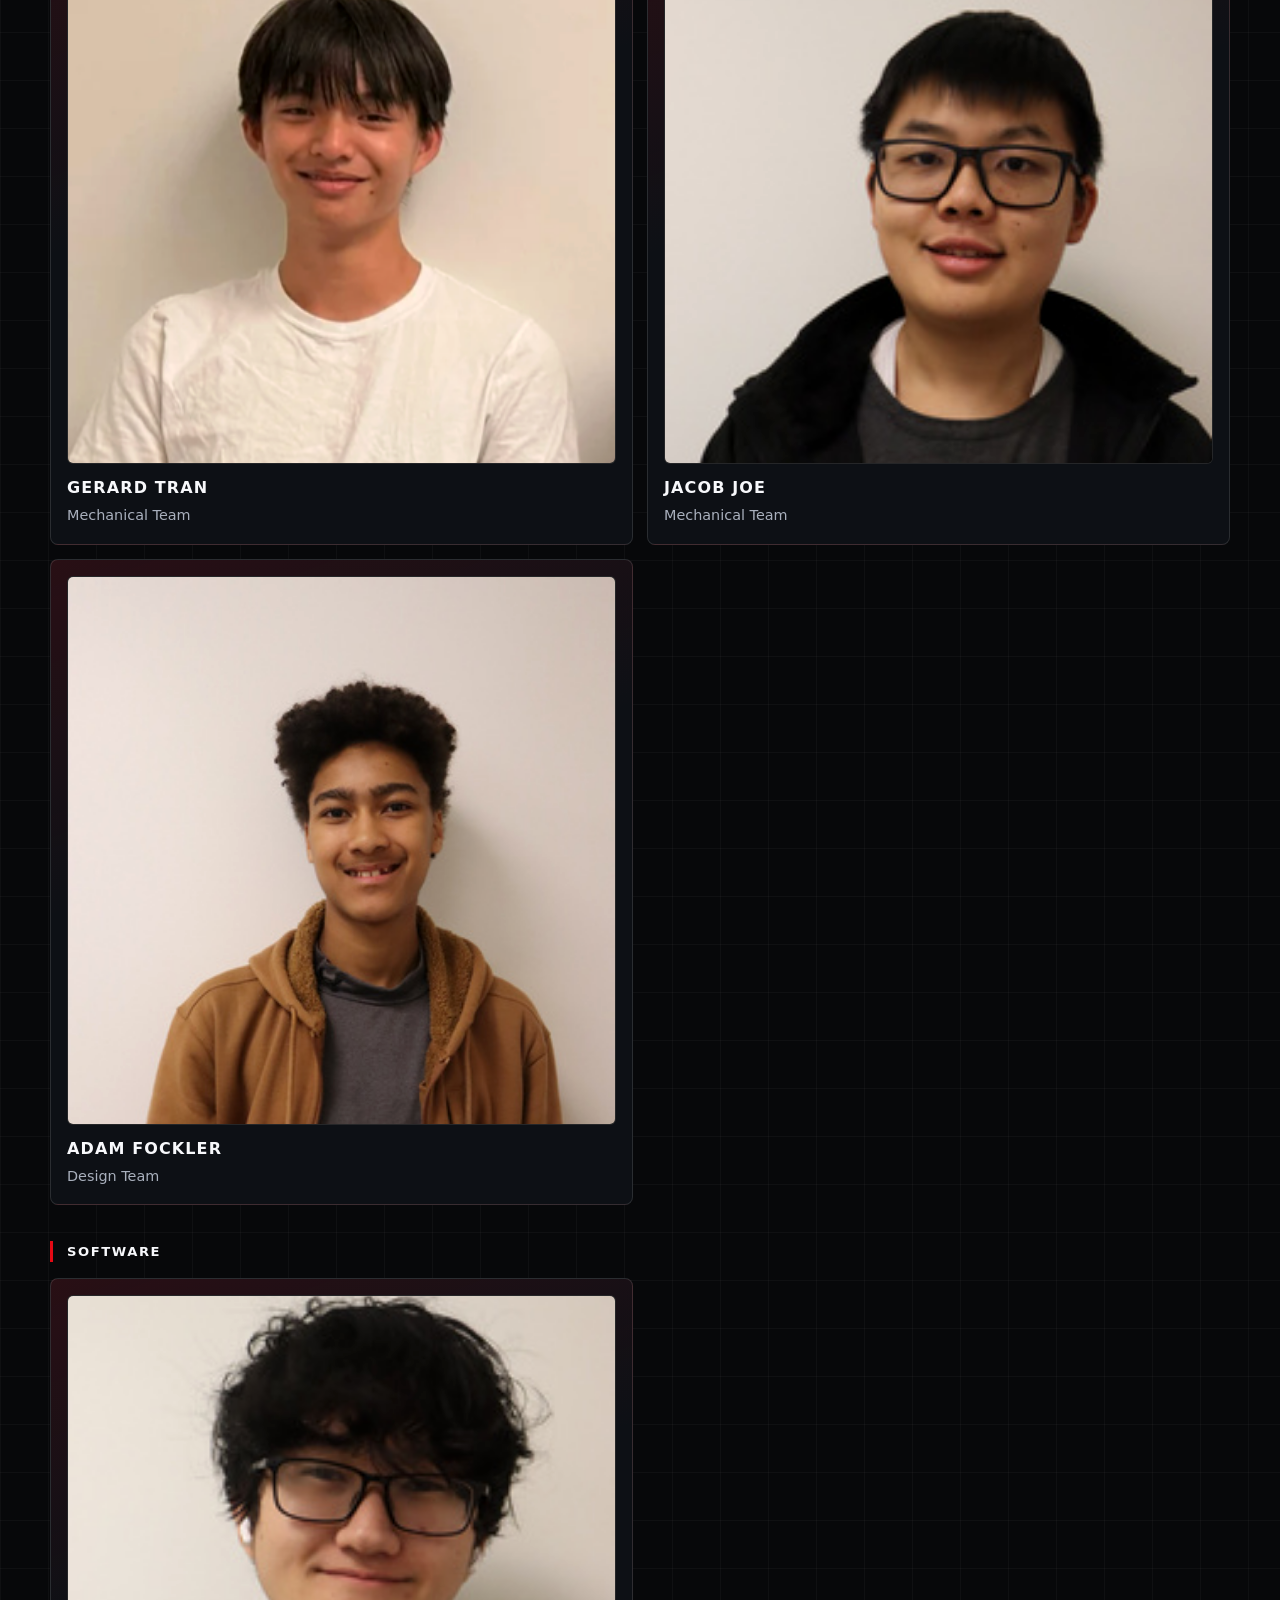
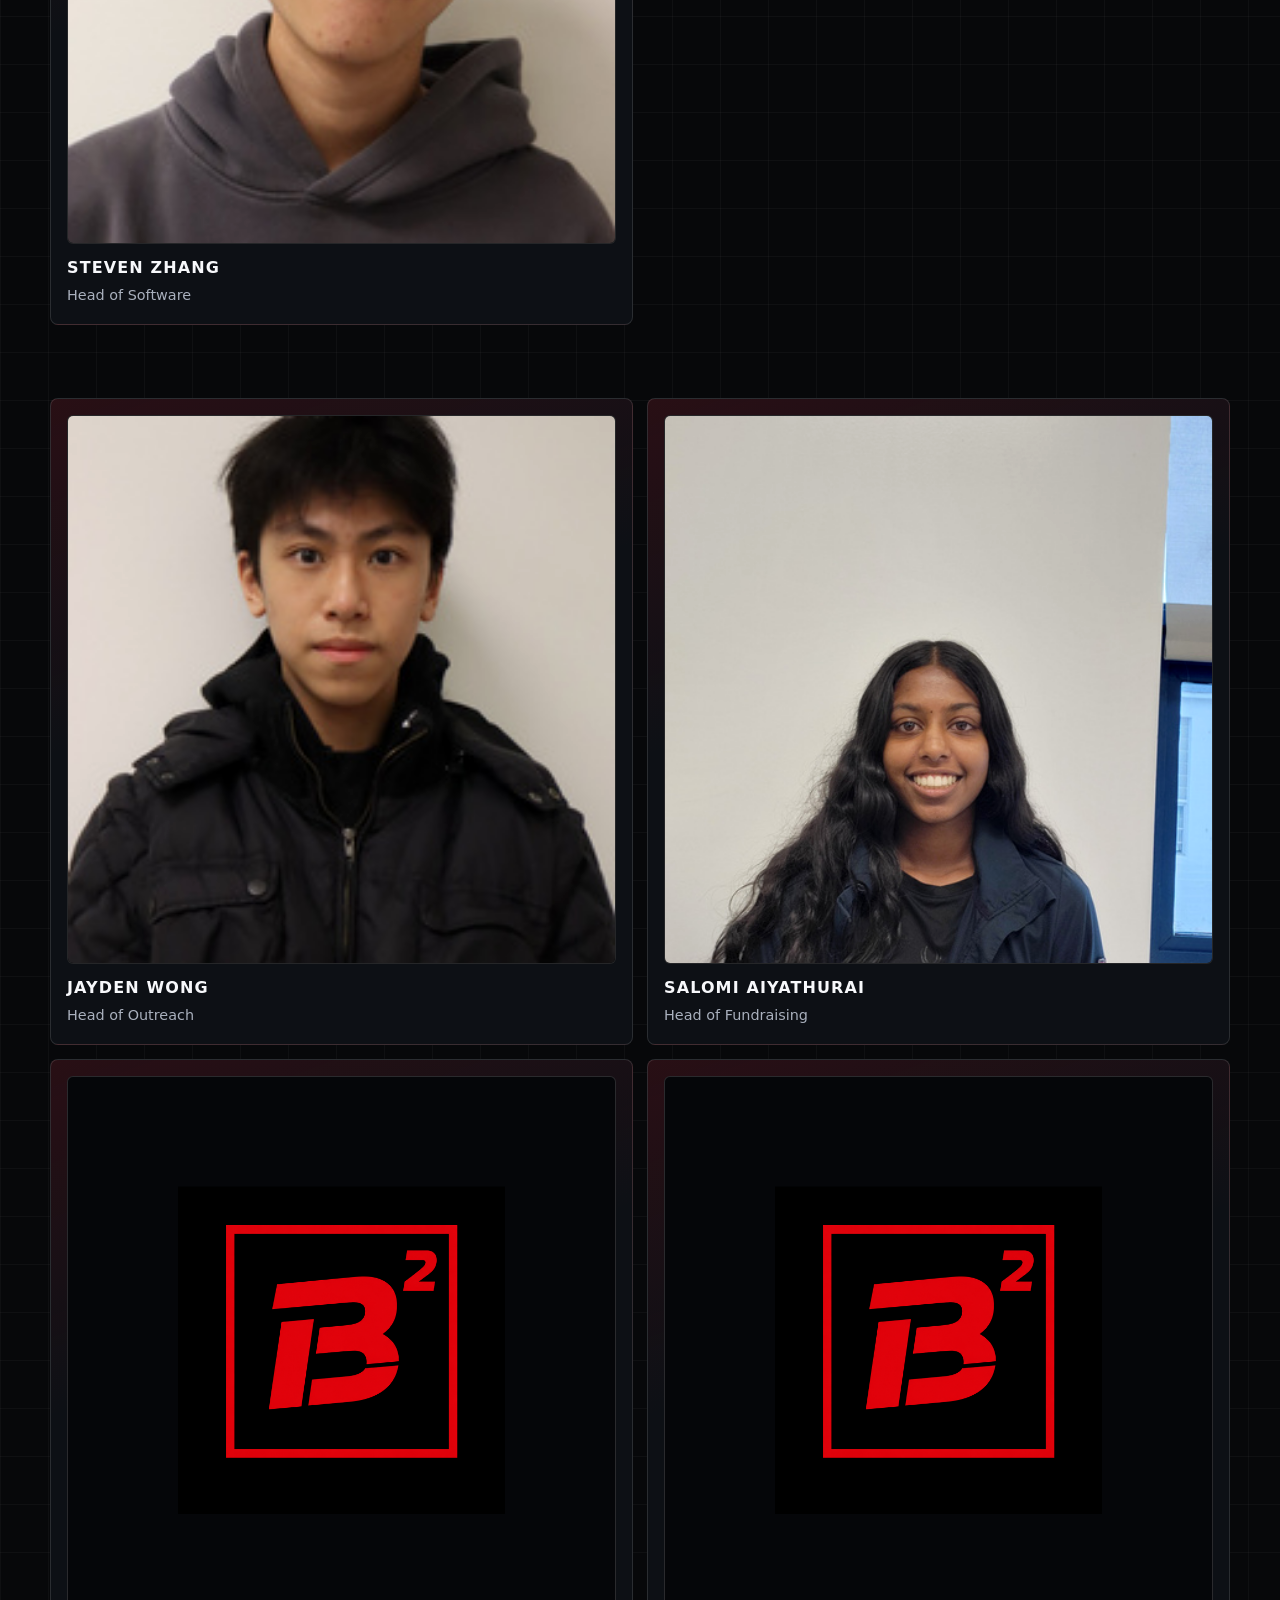
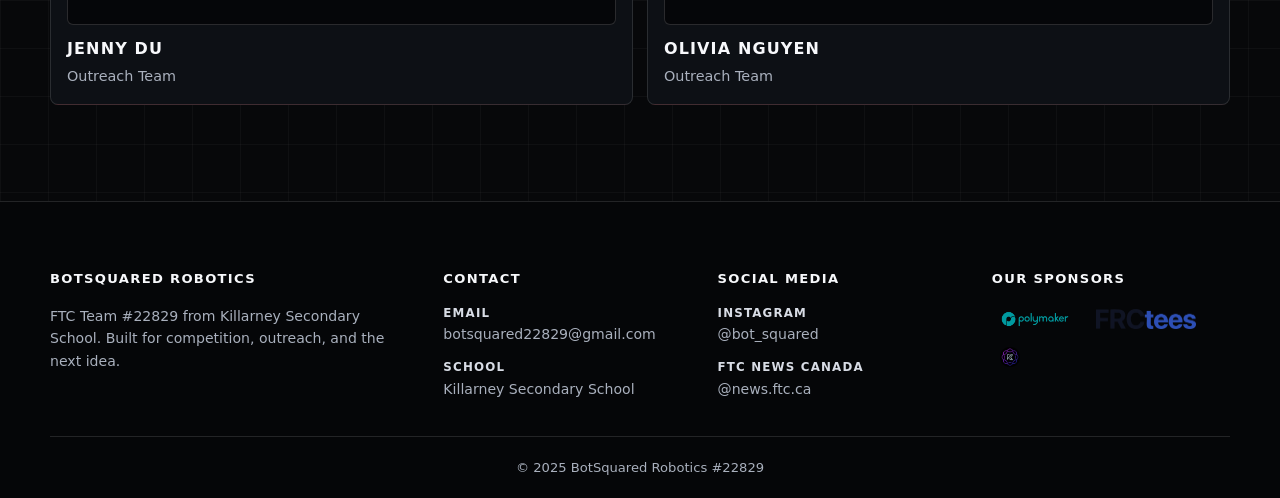
==== commit 74b53873: "Reorganize team roster by department with 2-column grids - Group members into 3 sections: Mechanical" ====
--- a/about.html
+++ b/about.html
@@ -57,77 +57,95 @@
         </article>
       </div>
 
-      <div class="team-grid" aria-label="Team members">
-        <article class="member-card reveal">
-          <img class="member-photo" src="assets/team-evan-chan.jpg" alt="Evan Chan" />
-          <div>
-            <strong>Evan Chan</strong>
-            <span>Team Lead · Head of Mechanical</span>
-          </div>
-        </article>
-        <article class="member-card reveal">
-          <img class="member-photo" src="assets/team-steven-zhang.jpg" alt="Steven Zhang" />
-          <div>
-            <strong>Steven Zhang</strong>
-            <span>Head of Software</span>
-          </div>
-        </article>
-        <article class="member-card reveal">
-          <img class="member-photo" src="assets/team-gerard-tran.png" alt="Gerard Tran" />
-          <div>
-            <strong>Gerard Tran</strong>
-            <span>Mechanical Team</span>
-          </div>
-        </article>
-        <article class="member-card reveal">
-          <img class="member-photo" src="assets/team-theo-shim.jpg" alt="Theo Shim" />
-          <div>
-            <strong>Theo Shim</strong>
-            <span>Head of Assembly</span>
-          </div>
-        </article>
-        <article class="member-card reveal">
-          <img class="member-photo" src="assets/team-jacob-joe.jpg" alt="Jacob Joe" />
-          <div>
-            <strong>Jacob Joe</strong>
-            <span>Mechanical Team</span>
-          </div>
-        </article>
-        <article class="member-card reveal">
-          <img class="member-photo" src="assets/team-jayden-wong.jpg" alt="Jayden Wong" />
-          <div>
-            <strong>Jayden Wong</strong>
-            <span>Head of Outreach</span>
-          </div>
-        </article>
-        <article class="member-card reveal">
-          <img class="member-photo" src="assets/team-salomi-aiyathurai.jpg" alt="Salomi Aiyathurai" />
-          <div>
-            <strong>Salomi Aiyathurai</strong>
-            <span>Head of Fundraising</span>
-          </div>
-        </article>
-        <article class="member-card reveal">
-          <img class="member-photo" src="assets/team-adam-fockler.jpg" alt="Adam Fockler" />
-          <div>
-            <strong>Adam Fockler</strong>
-            <span>Design Team</span>
-          </div>
-        </article>
-        <article class="member-card reveal">
-          <img class="member-photo placeholder-photo" src="assets/botsquared-logo.png" alt="Jenny Du" />
-          <div>
-            <strong>Jenny Du</strong>
-            <span>Outreach Team</span>
-          </div>
-        </article>
-        <article class="member-card reveal">
-          <img class="member-photo placeholder-photo" src="assets/botsquared-logo.png" alt="Olivia Nguyen" />
-          <div>
-            <strong>Olivia Nguyen</strong>
-            <span>Outreach Team</span>
-          </div>
-        </article>
+      <!-- Mechanical & Design -->
+      <div class="team-department">
+        <h3 class="department-label reveal">Mechanical &amp; Design</h3>
+        <div class="team-grid-sm" aria-label="Mechanical and Design team members">
+          <article class="member-card reveal">
+            <img class="member-photo" src="assets/team-evan-chan.jpg" alt="Evan Chan" />
+            <div>
+              <strong>Evan Chan</strong>
+              <span>Team Lead · Head of Mechanical</span>
+            </div>
+          </article>
+          <article class="member-card reveal">
+            <img class="member-photo" src="assets/team-theo-shim.jpg" alt="Theo Shim" />
+            <div>
+              <strong>Theo Shim</strong>
+              <span>Head of Assembly</span>
+            </div>
+          </article>
+          <article class="member-card reveal">
+            <img class="member-photo" src="assets/team-gerard-tran.png" alt="Gerard Tran" />
+            <div>
+              <strong>Gerard Tran</strong>
+              <span>Mechanical Team</span>
+            </div>
+          </article>
+          <article class="member-card reveal">
+            <img class="member-photo" src="assets/team-jacob-joe.jpg" alt="Jacob Joe" />
+            <div>
+              <strong>Jacob Joe</strong>
+              <span>Mechanical Team</span>
+            </div>
+          </article>
+          <article class="member-card reveal">
+            <img class="member-photo" src="assets/team-adam-fockler.jpg" alt="Adam Fockler" />
+            <div>
+              <strong>Adam Fockler</strong>
+              <span>Design Team</span>
+            </div>
+          </article>
+        </div>
+      </div>
+
+      <!-- Software -->
+      <div class="team-department">
+        <h3 class="department-label reveal">Software</h3>
+        <div class="team-grid-sm" aria-label="Software team members">
+          <article class="member-card reveal">
+            <img class="member-photo" src="assets/team-steven-zhang.jpg" alt="Steven Zhang" />
+            <div>
+              <strong>Steven Zhang</strong>
+              <span>Head of Software</span>
+            </div>
+          </article>
+        </div>
+      </div>
+
+      <!-- Outreach & Fundraising -->
+      <div class="team-department">
+        <h3 class="department-label reveal">Outreach &amp; Fundraising</h3>
+        <div class="team-grid-sm" aria-label="Outreach and Fundraising team members">
+          <article class="member-card reveal">
+            <img class="member-photo" src="assets/team-jayden-wong.jpg" alt="Jayden Wong" />
+            <div>
+              <strong>Jayden Wong</strong>
+              <span>Head of Outreach</span>
+            </div>
+          </article>
+          <article class="member-card reveal">
+            <img class="member-photo" src="assets/team-salomi-aiyathurai.jpg" alt="Salomi Aiyathurai" />
+            <div>
+              <strong>Salomi Aiyathurai</strong>
+              <span>Head of Fundraising</span>
+            </div>
+          </article>
+          <article class="member-card reveal">
+            <img class="member-photo placeholder-photo" src="assets/botsquared-logo.png" alt="Jenny Du" />
+            <div>
+              <strong>Jenny Du</strong>
+              <span>Outreach Team</span>
+            </div>
+          </article>
+          <article class="member-card reveal">
+            <img class="member-photo placeholder-photo" src="assets/botsquared-logo.png" alt="Olivia Nguyen" />
+            <div>
+              <strong>Olivia Nguyen</strong>
+              <span>Outreach Team</span>
+            </div>
+          </article>
+        </div>
       </div>
     </section>
 
--- a/style.css
+++ b/style.css
@@ -695,6 +695,31 @@
   margin-top: 18px;
 }
 
+.team-department {
+  margin-top: 36px;
+}
+
+.team-department:first-of-type {
+  margin-top: 18px;
+}
+
+.department-label {
+  margin: 0 0 16px;
+  padding-left: 14px;
+  border-left: 3px solid var(--red);
+  color: var(--text);
+  font-size: 0.82rem;
+  font-weight: 850;
+  letter-spacing: 0.12em;
+  text-transform: uppercase;
+}
+
+.team-grid-sm {
+  display: grid;
+  grid-template-columns: repeat(2, minmax(0, 1fr));
+  gap: 14px;
+}
+
 .member-card {
   min-height: 100%;
   display: grid;
@@ -1662,6 +1687,7 @@
   }
 
   .team-grid,
+  .team-grid-sm,
   .stat-strip {
     grid-template-columns: 1fr;
   }
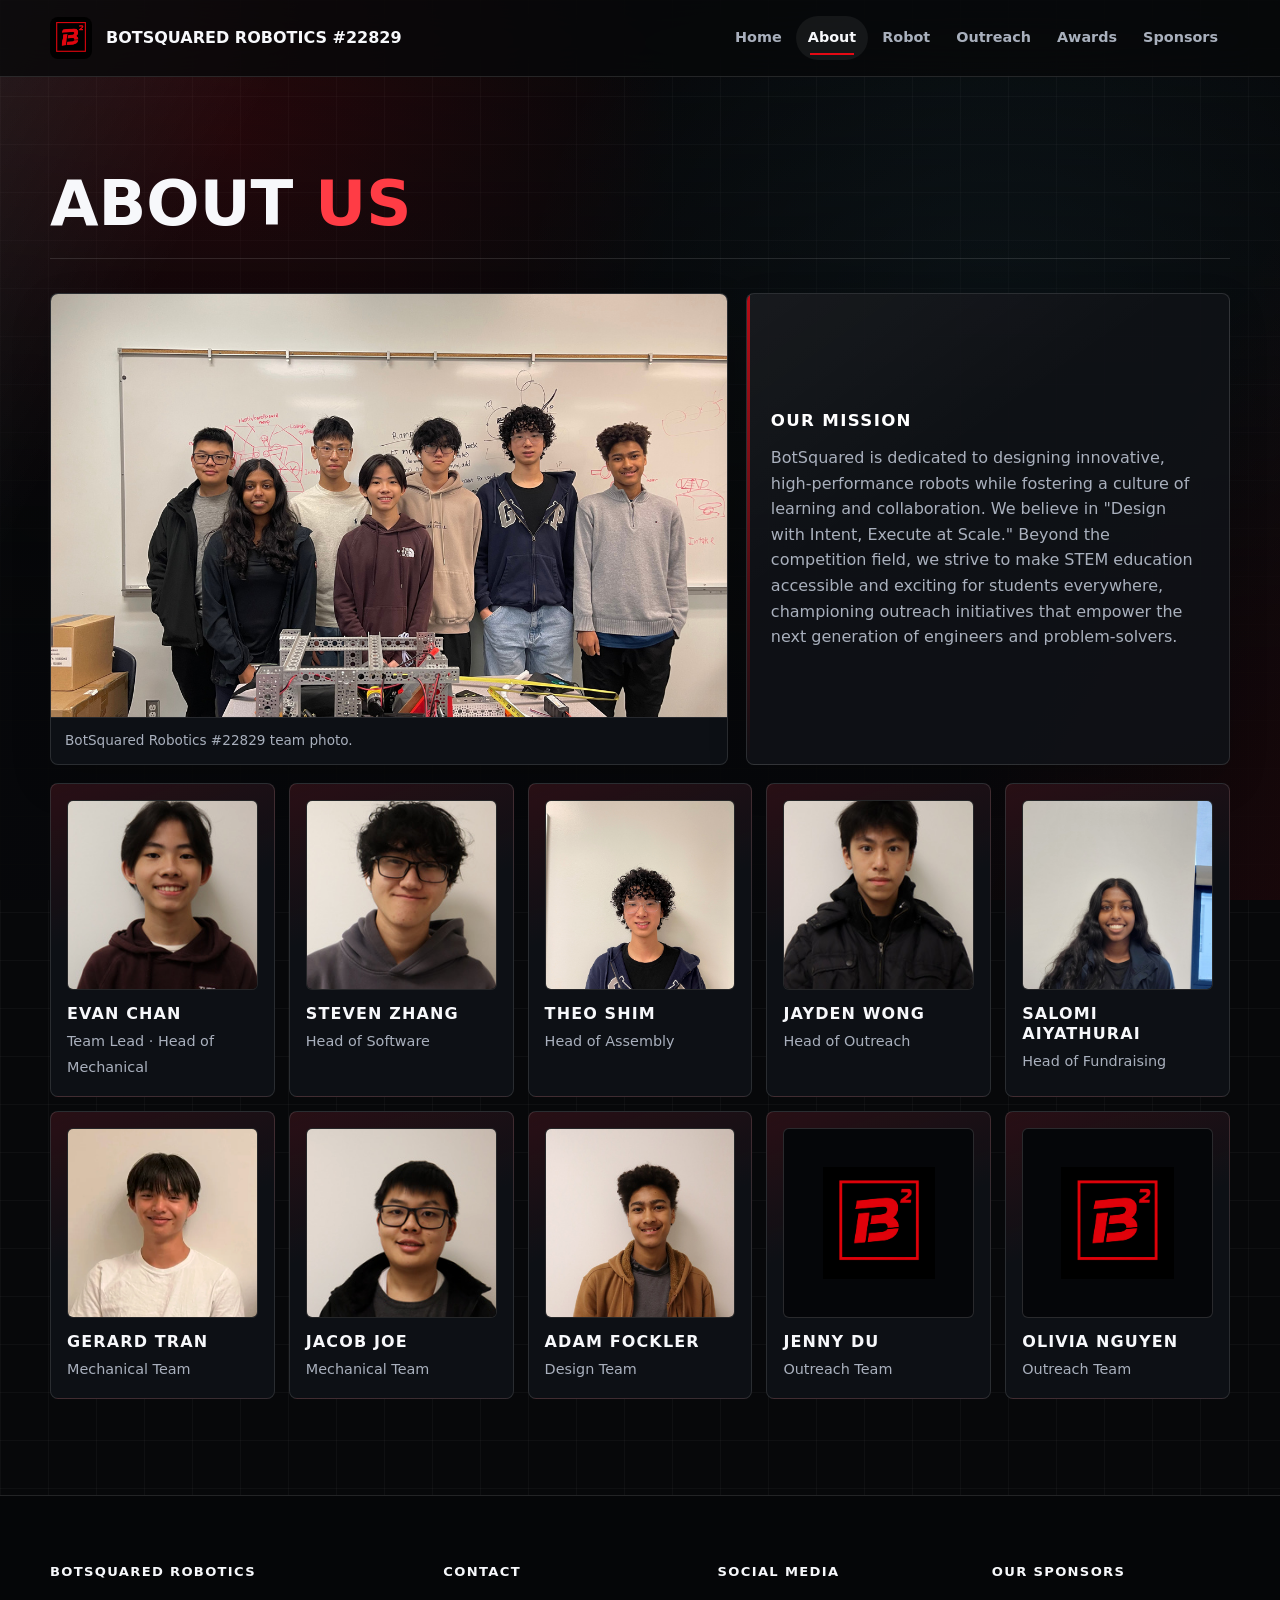
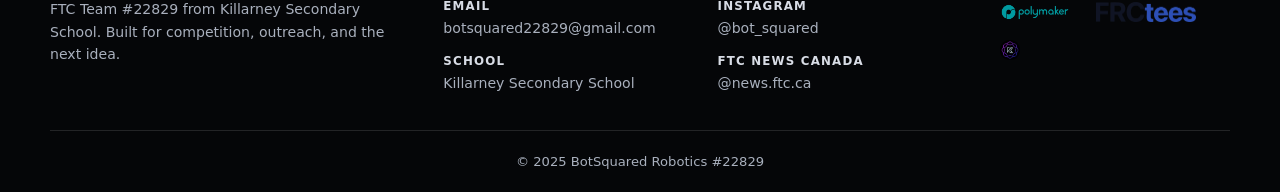
==== commit 974c4c66: "Revert team layout to flat 5-column grid (2 rows of 5)" ====
--- a/about.html
+++ b/about.html
@@ -57,95 +57,77 @@
         </article>
       </div>
 
-      <!-- Mechanical & Design -->
-      <div class="team-department">
-        <h3 class="department-label reveal">Mechanical &amp; Design</h3>
-        <div class="team-grid-sm" aria-label="Mechanical and Design team members">
-          <article class="member-card reveal">
-            <img class="member-photo" src="assets/team-evan-chan.jpg" alt="Evan Chan" />
-            <div>
-              <strong>Evan Chan</strong>
-              <span>Team Lead · Head of Mechanical</span>
-            </div>
-          </article>
-          <article class="member-card reveal">
-            <img class="member-photo" src="assets/team-theo-shim.jpg" alt="Theo Shim" />
-            <div>
-              <strong>Theo Shim</strong>
-              <span>Head of Assembly</span>
-            </div>
-          </article>
-          <article class="member-card reveal">
-            <img class="member-photo" src="assets/team-gerard-tran.png" alt="Gerard Tran" />
-            <div>
-              <strong>Gerard Tran</strong>
-              <span>Mechanical Team</span>
-            </div>
-          </article>
-          <article class="member-card reveal">
-            <img class="member-photo" src="assets/team-jacob-joe.jpg" alt="Jacob Joe" />
-            <div>
-              <strong>Jacob Joe</strong>
-              <span>Mechanical Team</span>
-            </div>
-          </article>
-          <article class="member-card reveal">
-            <img class="member-photo" src="assets/team-adam-fockler.jpg" alt="Adam Fockler" />
-            <div>
-              <strong>Adam Fockler</strong>
-              <span>Design Team</span>
-            </div>
-          </article>
-        </div>
-      </div>
-
-      <!-- Software -->
-      <div class="team-department">
-        <h3 class="department-label reveal">Software</h3>
-        <div class="team-grid-sm" aria-label="Software team members">
-          <article class="member-card reveal">
-            <img class="member-photo" src="assets/team-steven-zhang.jpg" alt="Steven Zhang" />
-            <div>
-              <strong>Steven Zhang</strong>
-              <span>Head of Software</span>
-            </div>
-          </article>
-        </div>
-      </div>
-
-      <!-- Outreach & Fundraising -->
-      <div class="team-department">
-        <h3 class="department-label reveal">Outreach &amp; Fundraising</h3>
-        <div class="team-grid-sm" aria-label="Outreach and Fundraising team members">
-          <article class="member-card reveal">
-            <img class="member-photo" src="assets/team-jayden-wong.jpg" alt="Jayden Wong" />
-            <div>
-              <strong>Jayden Wong</strong>
-              <span>Head of Outreach</span>
-            </div>
-          </article>
-          <article class="member-card reveal">
-            <img class="member-photo" src="assets/team-salomi-aiyathurai.jpg" alt="Salomi Aiyathurai" />
-            <div>
-              <strong>Salomi Aiyathurai</strong>
-              <span>Head of Fundraising</span>
-            </div>
-          </article>
-          <article class="member-card reveal">
-            <img class="member-photo placeholder-photo" src="assets/botsquared-logo.png" alt="Jenny Du" />
-            <div>
-              <strong>Jenny Du</strong>
-              <span>Outreach Team</span>
-            </div>
-          </article>
-          <article class="member-card reveal">
-            <img class="member-photo placeholder-photo" src="assets/botsquared-logo.png" alt="Olivia Nguyen" />
-            <div>
-              <strong>Olivia Nguyen</strong>
-              <span>Outreach Team</span>
-            </div>
-          </article>
-        </div>
+      <div class="team-grid" aria-label="Team members">
+        <article class="member-card reveal">
+          <img class="member-photo" src="assets/team-evan-chan.jpg" alt="Evan Chan" />
+          <div>
+            <strong>Evan Chan</strong>
+            <span>Team Lead · Head of Mechanical</span>
+          </div>
+        </article>
+        <article class="member-card reveal">
+          <img class="member-photo" src="assets/team-steven-zhang.jpg" alt="Steven Zhang" />
+          <div>
+            <strong>Steven Zhang</strong>
+            <span>Head of Software</span>
+          </div>
+        </article>
+        <article class="member-card reveal">
+          <img class="member-photo" src="assets/team-theo-shim.jpg" alt="Theo Shim" />
+          <div>
+            <strong>Theo Shim</strong>
+            <span>Head of Assembly</span>
+          </div>
+        </article>
+        <article class="member-card reveal">
+          <img class="member-photo" src="assets/team-jayden-wong.jpg" alt="Jayden Wong" />
+          <div>
+            <strong>Jayden Wong</strong>
+            <span>Head of Outreach</span>
+          </div>
+        </article>
+        <article class="member-card reveal">
+          <img class="member-photo" src="assets/team-salomi-aiyathurai.jpg" alt="Salomi Aiyathurai" />
+          <div>
+            <strong>Salomi Aiyathurai</strong>
+            <span>Head of Fundraising</span>
+          </div>
+        </article>
+        <article class="member-card reveal">
+          <img class="member-photo" src="assets/team-gerard-tran.png" alt="Gerard Tran" />
+          <div>
+            <strong>Gerard Tran</strong>
+            <span>Mechanical Team</span>
+          </div>
+        </article>
+        <article class="member-card reveal">
+          <img class="member-photo" src="assets/team-jacob-joe.jpg" alt="Jacob Joe" />
+          <div>
+            <strong>Jacob Joe</strong>
+            <span>Mechanical Team</span>
+          </div>
+        </article>
+        <article class="member-card reveal">
+          <img class="member-photo" src="assets/team-adam-fockler.jpg" alt="Adam Fockler" />
+          <div>
+            <strong>Adam Fockler</strong>
+            <span>Design Team</span>
+          </div>
+        </article>
+        <article class="member-card reveal">
+          <img class="member-photo placeholder-photo" src="assets/botsquared-logo.png" alt="Jenny Du" />
+          <div>
+            <strong>Jenny Du</strong>
+            <span>Outreach Team</span>
+          </div>
+        </article>
+        <article class="member-card reveal">
+          <img class="member-photo placeholder-photo" src="assets/botsquared-logo.png" alt="Olivia Nguyen" />
+          <div>
+            <strong>Olivia Nguyen</strong>
+            <span>Outreach Team</span>
+          </div>
+        </article>
       </div>
     </section>
 
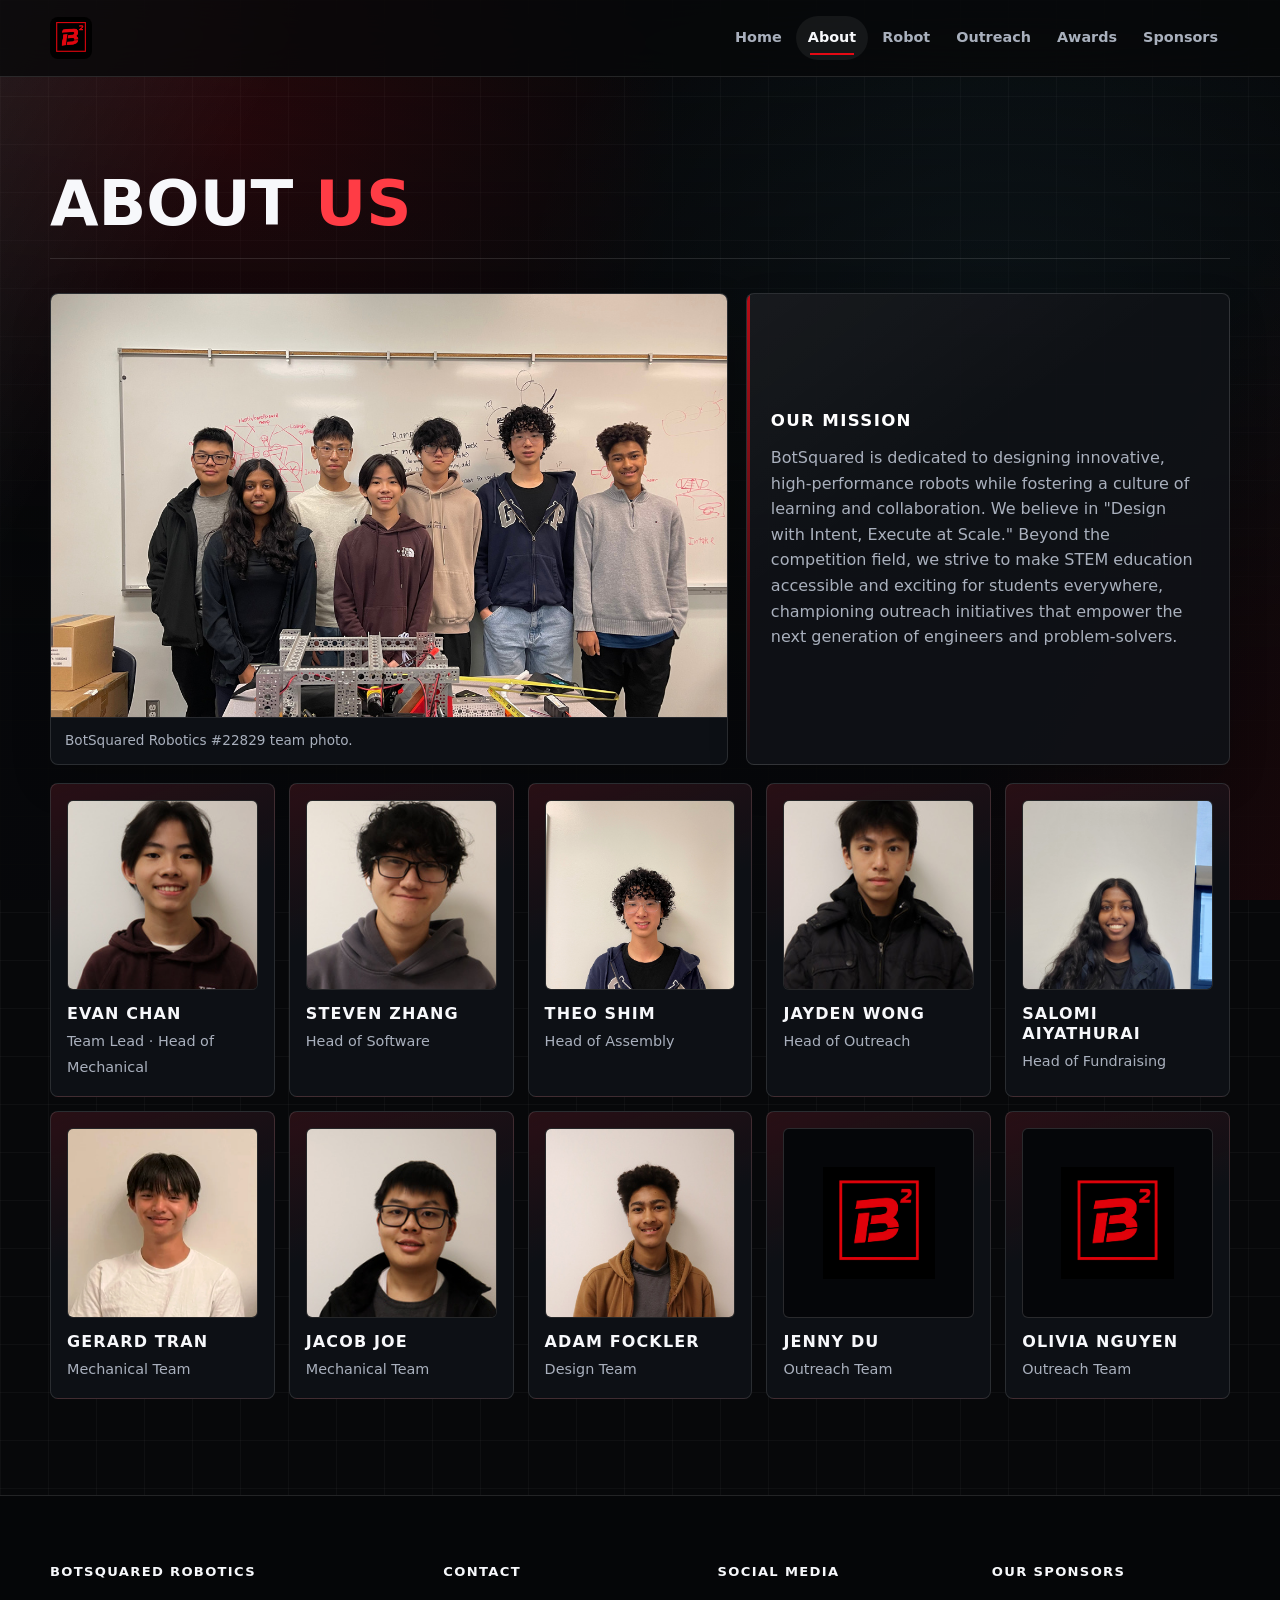
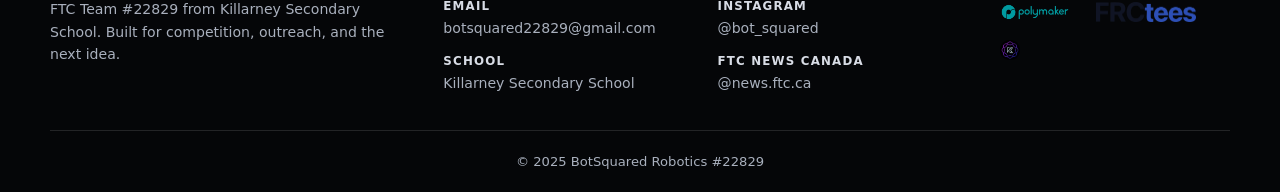
==== commit f0eaefa0: "Redesign home page with full-bleed hero background image - Replace floating team photo with full-vie" ====
--- a/about.html
+++ b/about.html
@@ -19,7 +19,6 @@
         <span class="brand-mark plain">
           <img src="assets/botsquared-logo.png" alt="" />
         </span>
-        <span class="brand-name">BotSquared Robotics #22829</span>
       </a>
 
       <div class="nav-links">
--- a/style.css
+++ b/style.css
@@ -77,6 +77,94 @@
   backdrop-filter: blur(18px);
 }
 
+.site-header--transparent {
+  position: absolute;
+  top: 0;
+  left: 0;
+  right: 0;
+  z-index: 20;
+  border-bottom: none;
+  background: transparent;
+  backdrop-filter: none;
+}
+
+.nav--home {
+  justify-content: flex-start;
+}
+
+.nav--home .nav-links {
+  margin-left: 0;
+}
+
+/* ---- Full-Bleed Hero ---- */
+
+.hero-fullbleed {
+  position: relative;
+  width: 100%;
+  min-height: 100vh;
+  display: flex;
+  align-items: center;
+  overflow: hidden;
+}
+
+.hero-fullbleed-bg {
+  position: absolute;
+  inset: 0;
+  background-size: cover;
+  background-position: center 30%;
+  background-repeat: no-repeat;
+}
+
+.hero-fullbleed-overlay {
+  position: absolute;
+  inset: 0;
+  background:
+    linear-gradient(to right, rgba(0, 0, 0, 0.82) 0%, rgba(0, 0, 0, 0.55) 50%, rgba(0, 0, 0, 0.2) 100%),
+    linear-gradient(to top, rgba(0, 0, 0, 0.6) 0%, transparent 40%);
+}
+
+.hero-fullbleed-content {
+  position: relative;
+  z-index: 2;
+  width: min(1180px, calc(100% - 32px));
+  margin: 0 auto;
+  max-width: 620px;
+  margin-left: max(16px, calc((100% - 1180px) / 2 + 16px));
+  padding: 140px 0 80px;
+}
+
+.hero-fullbleed-content .eyebrow {
+  margin-bottom: 16px;
+  color: rgba(255, 255, 255, 0.6);
+  font-size: 0.82rem;
+  font-weight: 700;
+  letter-spacing: 0.12em;
+  text-transform: uppercase;
+}
+
+.hero-fullbleed-content h1 {
+  margin-bottom: 20px;
+  font-size: clamp(3rem, 8vw, 5.5rem);
+  font-weight: 950;
+  letter-spacing: -0.03em;
+  text-transform: uppercase;
+  line-height: 0.95;
+  color: #fff;
+}
+
+.hero-fullbleed-content h1 span {
+  color: var(--red);
+}
+
+.hero-motto {
+  margin-bottom: 32px;
+  color: rgba(255, 255, 255, 0.7);
+  font-size: 1.15rem;
+  font-weight: 500;
+  font-style: italic;
+  letter-spacing: 0.02em;
+}
+
 .nav {
   width: min(1180px, calc(100% - 32px));
   min-height: 76px;
@@ -1542,6 +1630,11 @@
     justify-content: flex-start;
   }
 
+  .hero-fullbleed-content {
+    margin-left: 16px;
+    padding: 120px 0 60px;
+  }
+
   .hero {
     min-height: auto;
     grid-template-columns: 1fr;
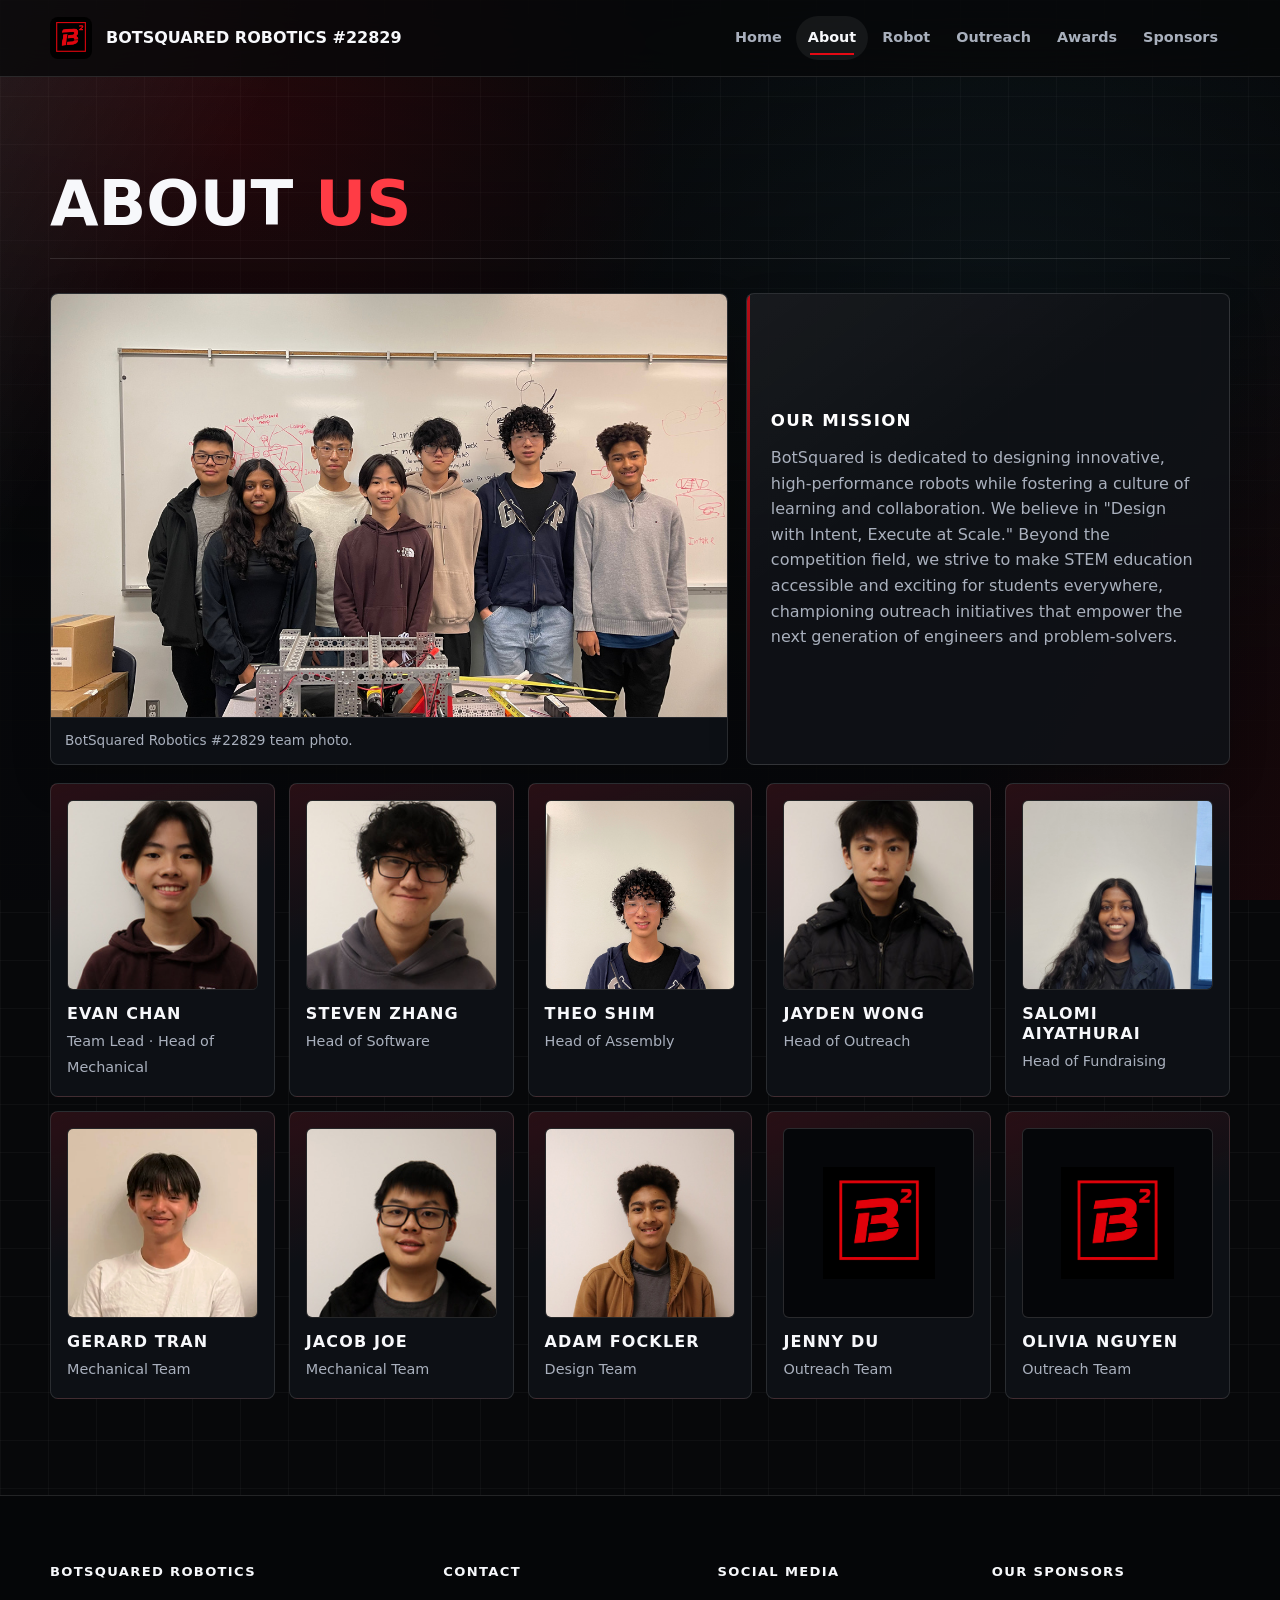
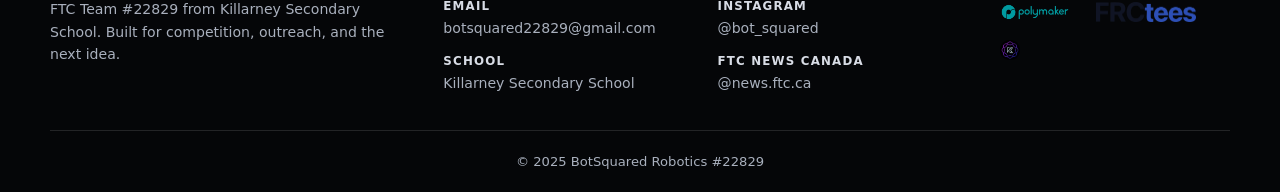
==== commit 45323f59: "Revert "Redesign home page with full-bleed hero background image" This reverts commit f0eaefa09ddb27" ====
--- a/about.html
+++ b/about.html
@@ -19,6 +19,7 @@
         <span class="brand-mark plain">
           <img src="assets/botsquared-logo.png" alt="" />
         </span>
+        <span class="brand-name">BotSquared Robotics #22829</span>
       </a>
 
       <div class="nav-links">
--- a/style.css
+++ b/style.css
@@ -77,94 +77,6 @@
   backdrop-filter: blur(18px);
 }
 
-.site-header--transparent {
-  position: absolute;
-  top: 0;
-  left: 0;
-  right: 0;
-  z-index: 20;
-  border-bottom: none;
-  background: transparent;
-  backdrop-filter: none;
-}
-
-.nav--home {
-  justify-content: flex-start;
-}
-
-.nav--home .nav-links {
-  margin-left: 0;
-}
-
-/* ---- Full-Bleed Hero ---- */
-
-.hero-fullbleed {
-  position: relative;
-  width: 100%;
-  min-height: 100vh;
-  display: flex;
-  align-items: center;
-  overflow: hidden;
-}
-
-.hero-fullbleed-bg {
-  position: absolute;
-  inset: 0;
-  background-size: cover;
-  background-position: center 30%;
-  background-repeat: no-repeat;
-}
-
-.hero-fullbleed-overlay {
-  position: absolute;
-  inset: 0;
-  background:
-    linear-gradient(to right, rgba(0, 0, 0, 0.82) 0%, rgba(0, 0, 0, 0.55) 50%, rgba(0, 0, 0, 0.2) 100%),
-    linear-gradient(to top, rgba(0, 0, 0, 0.6) 0%, transparent 40%);
-}
-
-.hero-fullbleed-content {
-  position: relative;
-  z-index: 2;
-  width: min(1180px, calc(100% - 32px));
-  margin: 0 auto;
-  max-width: 620px;
-  margin-left: max(16px, calc((100% - 1180px) / 2 + 16px));
-  padding: 140px 0 80px;
-}
-
-.hero-fullbleed-content .eyebrow {
-  margin-bottom: 16px;
-  color: rgba(255, 255, 255, 0.6);
-  font-size: 0.82rem;
-  font-weight: 700;
-  letter-spacing: 0.12em;
-  text-transform: uppercase;
-}
-
-.hero-fullbleed-content h1 {
-  margin-bottom: 20px;
-  font-size: clamp(3rem, 8vw, 5.5rem);
-  font-weight: 950;
-  letter-spacing: -0.03em;
-  text-transform: uppercase;
-  line-height: 0.95;
-  color: #fff;
-}
-
-.hero-fullbleed-content h1 span {
-  color: var(--red);
-}
-
-.hero-motto {
-  margin-bottom: 32px;
-  color: rgba(255, 255, 255, 0.7);
-  font-size: 1.15rem;
-  font-weight: 500;
-  font-style: italic;
-  letter-spacing: 0.02em;
-}
-
 .nav {
   width: min(1180px, calc(100% - 32px));
   min-height: 76px;
@@ -1630,11 +1542,6 @@
     justify-content: flex-start;
   }
 
-  .hero-fullbleed-content {
-    margin-left: 16px;
-    padding: 120px 0 60px;
-  }
-
   .hero {
     min-height: auto;
     grid-template-columns: 1fr;
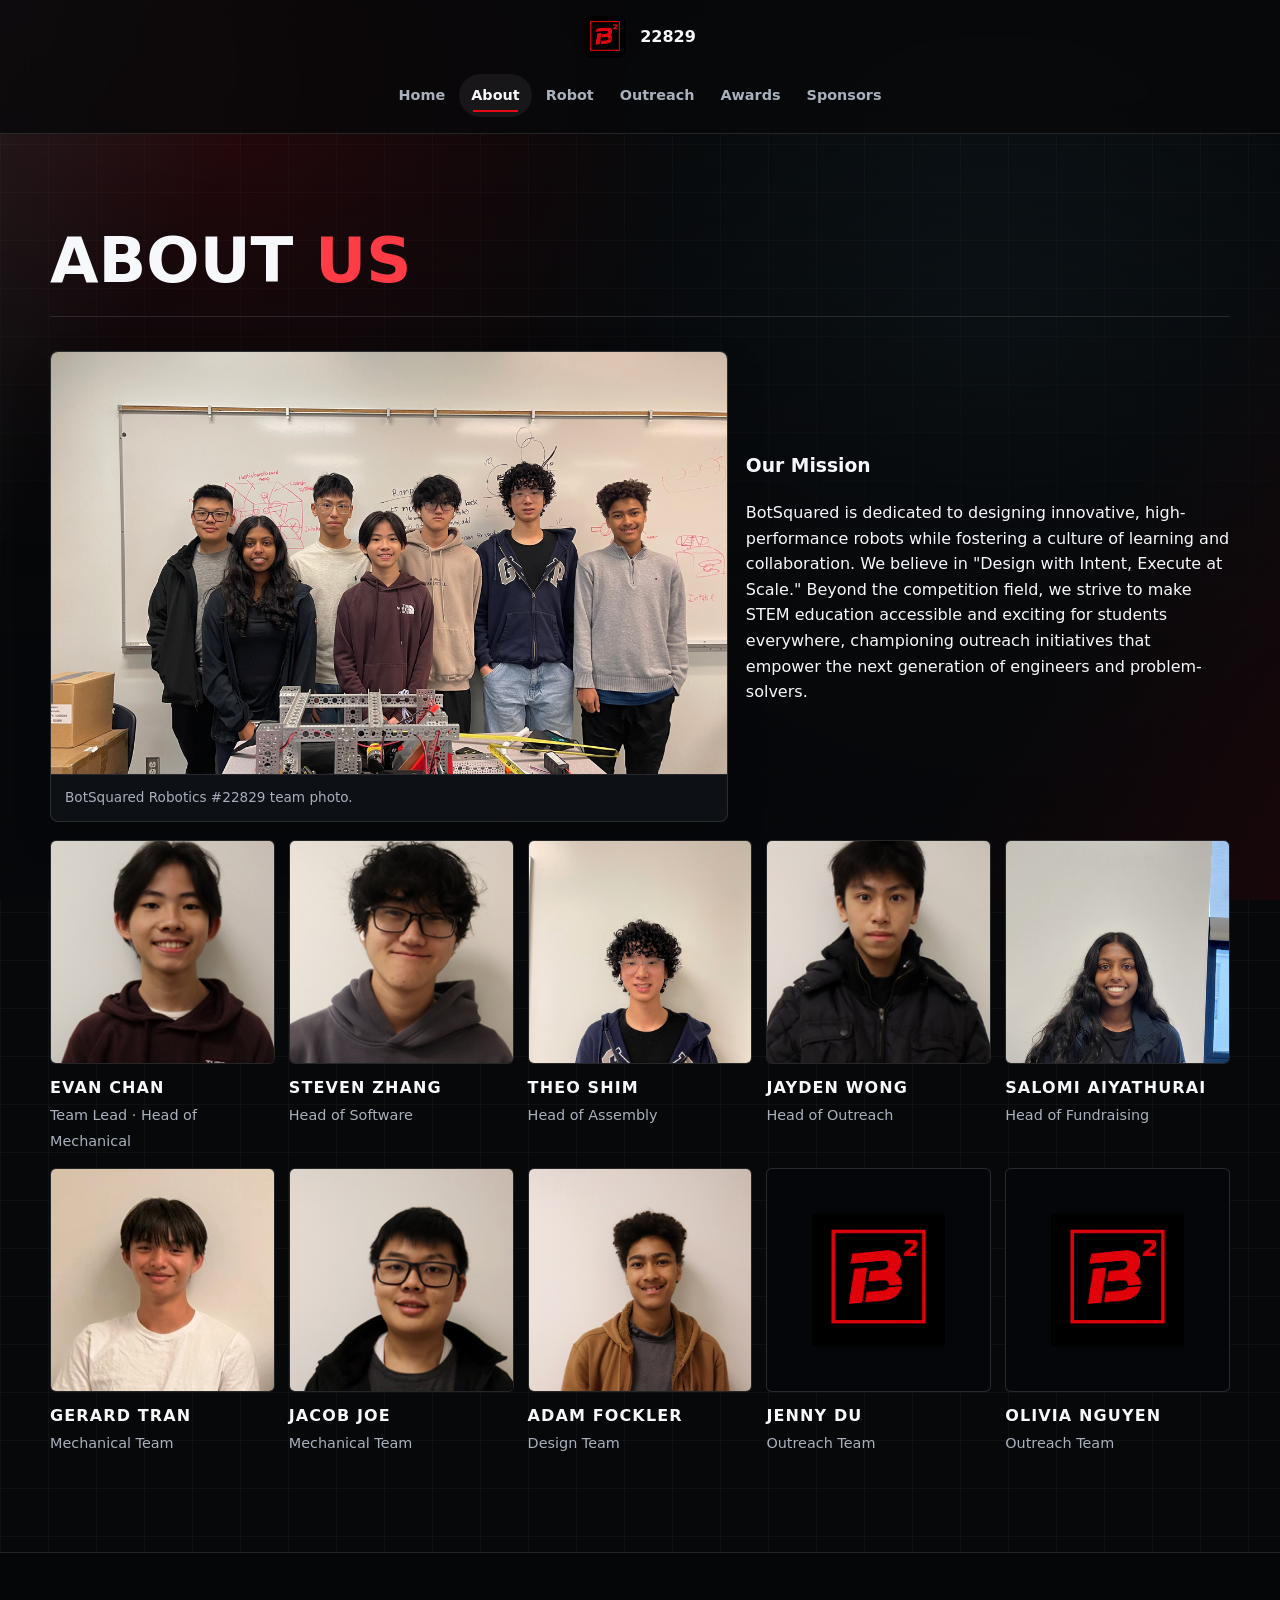
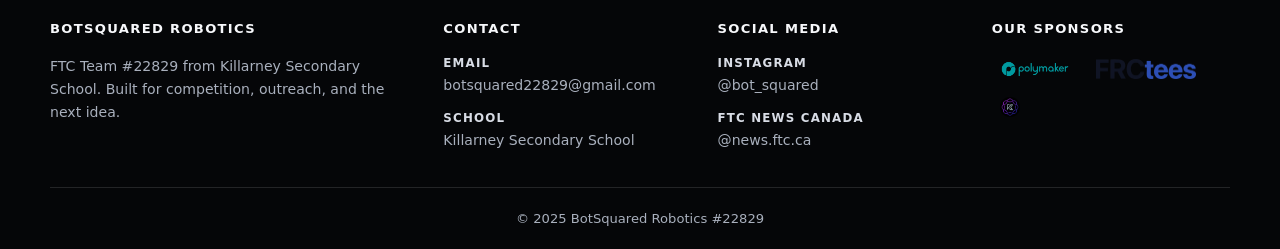
==== commit e0d6db70: "Redesign website to be boxless and implement new centered hero - Re-wrote index.html with a full-ble" ====
--- a/about.html
+++ b/about.html
@@ -19,7 +19,7 @@
         <span class="brand-mark plain">
           <img src="assets/botsquared-logo.png" alt="" />
         </span>
-        <span class="brand-name">BotSquared Robotics #22829</span>
+        <span class="brand-name">22829</span>
       </a>
 
       <div class="nav-links">
@@ -45,7 +45,7 @@
           <figcaption>BotSquared Robotics #22829 team photo.</figcaption>
         </figure>
 
-        <article class="card feature-copy reveal">
+        <article class="feature-copy reveal">
           <h3>Our Mission</h3>
           <p>
             BotSquared is dedicated to designing innovative, high-performance robots while 
--- a/style.css
+++ b/style.css
@@ -77,14 +77,94 @@
   backdrop-filter: blur(18px);
 }
 
+.site-header--home {
+  position: absolute;
+  top: 0;
+  left: 0;
+  right: 0;
+  z-index: 20;
+  border-bottom: none;
+  background: rgba(7, 8, 10, 0.5);
+  backdrop-filter: blur(12px);
+}
+
+.hero-fullbleed {
+  position: relative;
+  width: 100%;
+  min-height: 100vh;
+  display: flex;
+  align-items: center;
+  justify-content: center;
+  text-align: center;
+  overflow: hidden;
+}
+
+.hero-fullbleed-bg {
+  position: absolute;
+  inset: 0;
+  background-size: cover;
+  background-position: center;
+  background-repeat: no-repeat;
+}
+
+.hero-fullbleed-overlay {
+  position: absolute;
+  inset: 0;
+  background: rgba(0, 0, 0, 0.55);
+}
+
+.hero-fullbleed-content {
+  position: relative;
+  z-index: 2;
+  width: min(800px, calc(100% - 48px));
+  padding: 140px 0 80px;
+  display: flex;
+  flex-direction: column;
+  align-items: center;
+}
+
+.hero-fullbleed-content .eyebrow {
+  margin-bottom: 16px;
+  color: rgba(255, 255, 255, 0.6);
+  font-size: 0.82rem;
+  font-weight: 700;
+  letter-spacing: 0.12em;
+  text-transform: uppercase;
+}
+
+.hero-fullbleed-content h1 {
+  margin-bottom: 20px;
+  font-size: clamp(3rem, 8vw, 5.5rem);
+  font-weight: 950;
+  letter-spacing: -0.03em;
+  text-transform: uppercase;
+  line-height: 0.95;
+  color: #fff;
+}
+
+.hero-fullbleed-content h1 span {
+  color: var(--red);
+}
+
+.hero-motto {
+  margin-bottom: 32px;
+  color: rgba(255, 255, 255, 0.7);
+  font-size: 1.15rem;
+  font-weight: 500;
+  font-style: italic;
+  letter-spacing: 0.02em;
+}
+
 .nav {
   width: min(1180px, calc(100% - 32px));
   min-height: 76px;
   margin: 0 auto;
+  padding: 16px 0;
   display: flex;
+  flex-direction: column;
   align-items: center;
-  justify-content: space-between;
-  gap: 28px;
+  justify-content: center;
+  gap: 16px;
 }
 
 .brand {
@@ -147,8 +227,8 @@
 .nav-links {
   display: flex;
   align-items: center;
-  justify-content: flex-end;
-  flex: 1 1 auto;
+  justify-content: center;
+  flex: 0 0 auto;
   gap: 2px;
   flex-wrap: wrap;
 }
@@ -225,11 +305,8 @@
 .eyebrow {
   width: fit-content;
   margin: 0 0 18px;
-  padding: 7px 10px;
-  border: 1px solid rgba(229, 9, 20, 0.48);
-  border-radius: 999px;
+  padding: 0;
   color: #ff6870;
-  background: rgba(229, 9, 20, 0.09);
   font-size: 0.76rem;
   font-weight: 850;
   letter-spacing: 0.16em;
@@ -511,31 +588,15 @@
 .sponsor-logo,
 .media-frame,
 .media-card {
-  transition: transform 220ms ease, border-color 220ms ease, background 220ms ease, box-shadow 220ms ease;
+  transition: transform 220ms ease;
 }
 
 .card {
   position: relative;
   min-height: 100%;
-  padding: 24px;
-  border: 1px solid var(--line);
-  border-radius: var(--radius);
-  background:
-    linear-gradient(145deg, rgba(255, 255, 255, 0.04), transparent 38%),
-    var(--panel);
-  box-shadow: 0 16px 40px rgba(0, 0, 0, 0.14);
-  overflow: hidden;
-}
-
-.card::before {
-  position: absolute;
-  left: 0;
-  top: 0;
-  width: 3px;
-  height: 100%;
-  content: "";
-  background: linear-gradient(var(--red), transparent);
-  opacity: 0.78;
+  padding: 0;
+  border: none;
+  background: transparent;
 }
 
 .card:hover,
@@ -544,8 +605,6 @@
 .media-card:hover,
 .sponsor-logo:hover {
   transform: translateY(-4px);
-  border-color: rgba(255, 255, 255, 0.24);
-  box-shadow: 0 24px 54px rgba(0, 0, 0, 0.24);
 }
 
 .card h3 {
@@ -725,12 +784,6 @@
   display: grid;
   grid-template-rows: auto 1fr;
   gap: 14px;
-  padding: 16px;
-  border: 1px solid var(--line);
-  border-radius: var(--radius);
-  background:
-    linear-gradient(160deg, rgba(229, 9, 20, 0.13), transparent 42%),
-    #0d1015;
 }
 
 .member-photo {
@@ -1020,26 +1073,14 @@
   flex-direction: column;
   align-items: center;
   justify-content: center;
-  gap: 18px;
-  width: 240px;
-  height: 200px;
-  padding: 28px 24px;
-  border: 1px solid rgba(255, 255, 255, 0.08);
-  border-radius: 16px;
-  background:
-    linear-gradient(160deg, rgba(255, 255, 255, 0.04) 0%, transparent 50%),
-    rgba(255, 255, 255, 0.02);
-  backdrop-filter: blur(8px);
-  text-decoration: none;
-  transition: transform 280ms ease, border-color 280ms ease, box-shadow 280ms ease;
+  gap: 16px;
+  width: 100%;
+  max-width: 280px;
+  min-height: 140px;
 }
 
 .sponsor-card-lg:hover {
-  transform: translateY(-6px) scale(1.02);
-  border-color: rgba(229, 9, 20, 0.35);
-  box-shadow:
-    0 0 40px rgba(229, 9, 20, 0.1),
-    0 24px 48px rgba(0, 0, 0, 0.4);
+  transform: translateY(-6px);
 }
 
 .sponsor-card-lg img {
@@ -1183,19 +1224,6 @@
   align-items: center;
   gap: 16px;
   padding: 20px 22px;
-  border: 1px solid var(--line);
-  border-radius: var(--radius);
-  background:
-    linear-gradient(145deg, rgba(255, 203, 102, 0.05), transparent 40%),
-    var(--panel);
-  box-shadow: 0 8px 24px rgba(0, 0, 0, 0.1);
-  transition: transform 220ms ease, border-color 220ms ease, box-shadow 220ms ease;
-}
-
-.award-card:hover {
-  transform: translateY(-4px);
-  border-color: rgba(255, 203, 102, 0.3);
-  box-shadow: 0 16px 40px rgba(0, 0, 0, 0.2), 0 0 30px rgba(255, 203, 102, 0.08);
 }
 
 .award-icon {
@@ -1267,12 +1295,8 @@
 .robot-entry-badge {
   display: inline-block;
   width: fit-content;
-  padding: 5px 14px;
   margin-bottom: 14px;
-  border: 1px solid rgba(229, 9, 20, 0.48);
-  border-radius: 999px;
   color: #ff6870;
-  background: rgba(229, 9, 20, 0.09);
   font-size: 0.72rem;
   font-weight: 850;
   letter-spacing: 0.14em;
@@ -1297,12 +1321,8 @@
 
 .outreach-tag {
   display: inline-block;
-  padding: 5px 14px;
   margin-bottom: 10px;
-  border: 1px solid rgba(87, 215, 255, 0.4);
-  border-radius: 999px;
   color: var(--cyan);
-  background: rgba(87, 215, 255, 0.08);
   font-size: 0.72rem;
   font-weight: 850;
   letter-spacing: 0.14em;
@@ -1335,7 +1355,7 @@
   flex-direction: column;
   align-items: center;
   text-align: center;
-  padding: 36px 28px 32px;
+  padding: 36px 0;
   cursor: default;
 }
 
@@ -1345,8 +1365,6 @@
 
 .tier-badge {
   display: inline-block;
-  padding: 6px 18px;
-  border-radius: 999px;
   font-size: 0.76rem;
   font-weight: 850;
   letter-spacing: 0.14em;
@@ -1355,21 +1373,15 @@
 }
 
 .tier-bronze .tier-badge {
-  border: 1px solid rgba(205, 127, 50, 0.5);
   color: #e8a44a;
-  background: rgba(205, 127, 50, 0.1);
 }
 
 .tier-silver .tier-badge {
-  border: 1px solid rgba(192, 197, 206, 0.5);
   color: #d0d5de;
-  background: rgba(192, 197, 206, 0.1);
 }
 
 .tier-gold .tier-badge {
-  border: 1px solid rgba(255, 200, 55, 0.5);
   color: #ffd557;
-  background: rgba(255, 200, 55, 0.1);
 }
 
 .tier-price {
@@ -1404,50 +1416,18 @@
   line-height: 1.5;
 }
 
-/* Tier-specific left accent bars */
-.tier-bronze {
-  border-top: 2px solid rgba(205, 127, 50, 0.6);
-}
-
-.tier-silver {
-  border-top: 2px solid rgba(192, 197, 206, 0.6);
-}
-
-.tier-gold {
-  border-top: 2px solid rgba(255, 200, 55, 0.6);
-}
-
-/* Hover effects: lift + tier-colored outer glow */
+/* Hover effects: lift */
 .tier-card:hover {
   transform: translateY(-8px);
-  border-color: rgba(255, 255, 255, 0.2);
 }
 
 .tier-bronze:hover {
-  border-color: rgba(205, 127, 50, 0.45);
-  border-top-color: rgba(205, 127, 50, 0.8);
-  box-shadow:
-    0 0 28px rgba(205, 127, 50, 0.2),
-    0 0 68px rgba(205, 127, 50, 0.1),
-    0 24px 54px rgba(0, 0, 0, 0.3);
 }
 
 .tier-silver:hover {
-  border-color: rgba(192, 197, 206, 0.45);
-  border-top-color: rgba(192, 197, 206, 0.8);
-  box-shadow:
-    0 0 28px rgba(192, 197, 206, 0.22),
-    0 0 68px rgba(192, 197, 206, 0.1),
-    0 24px 54px rgba(0, 0, 0, 0.3);
 }
 
 .tier-gold:hover {
-  border-color: rgba(255, 200, 55, 0.45);
-  border-top-color: rgba(255, 200, 55, 0.8);
-  box-shadow:
-    0 0 28px rgba(255, 200, 55, 0.25),
-    0 0 68px rgba(255, 200, 55, 0.12),
-    0 24px 54px rgba(0, 0, 0, 0.3);
 }
 
 .reveal {
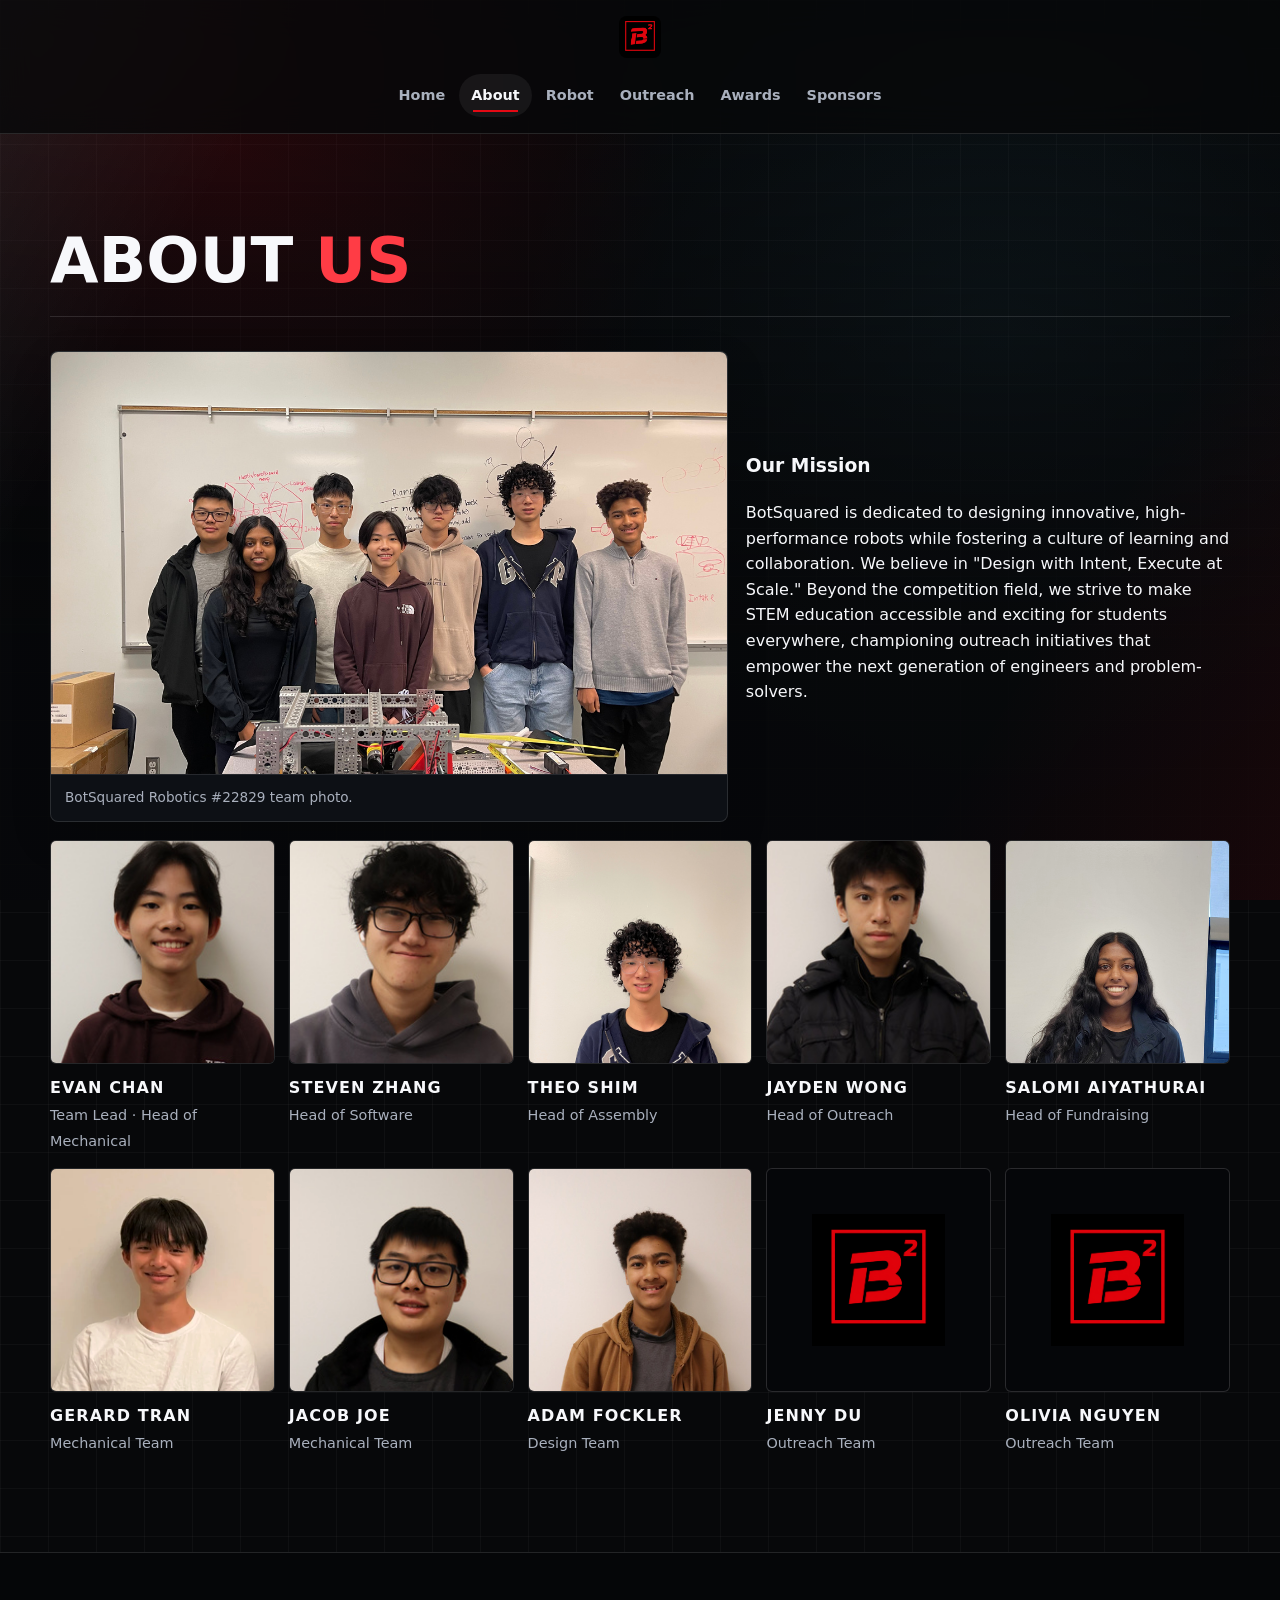
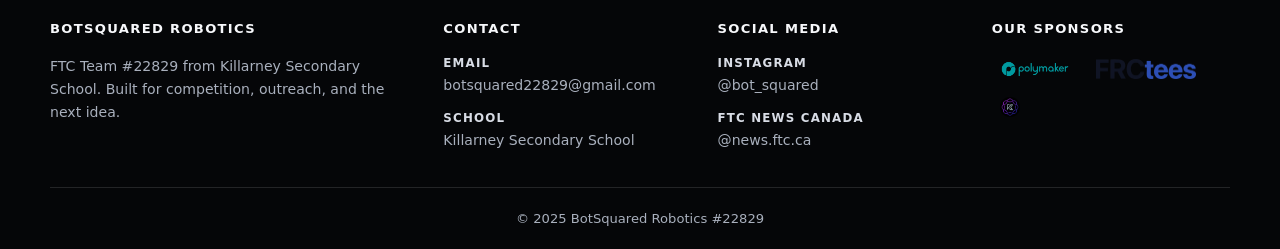
==== commit b00cab71: "Remove brand name text from nav on all pages" ====
--- a/about.html
+++ b/about.html
@@ -19,7 +19,6 @@
         <span class="brand-mark plain">
           <img src="assets/botsquared-logo.png" alt="" />
         </span>
-        <span class="brand-name">22829</span>
       </a>
 
       <div class="nav-links">
